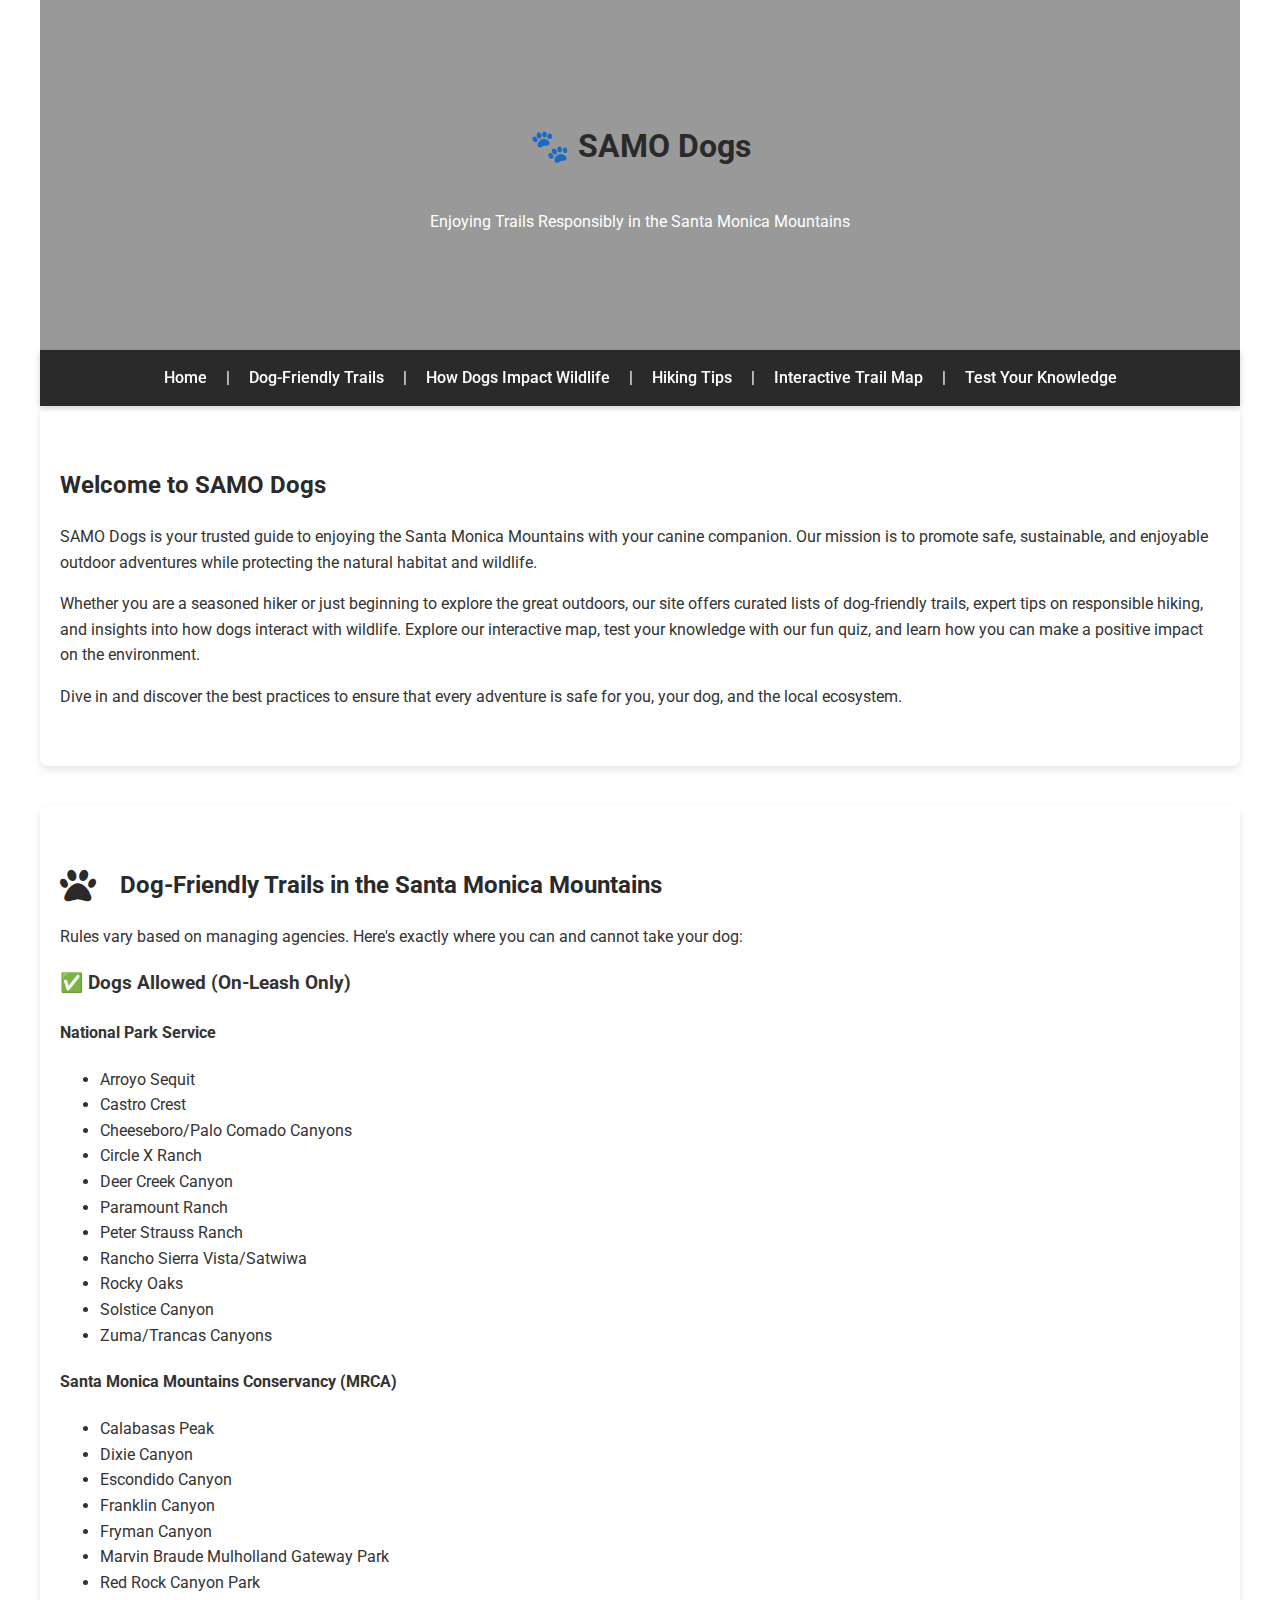
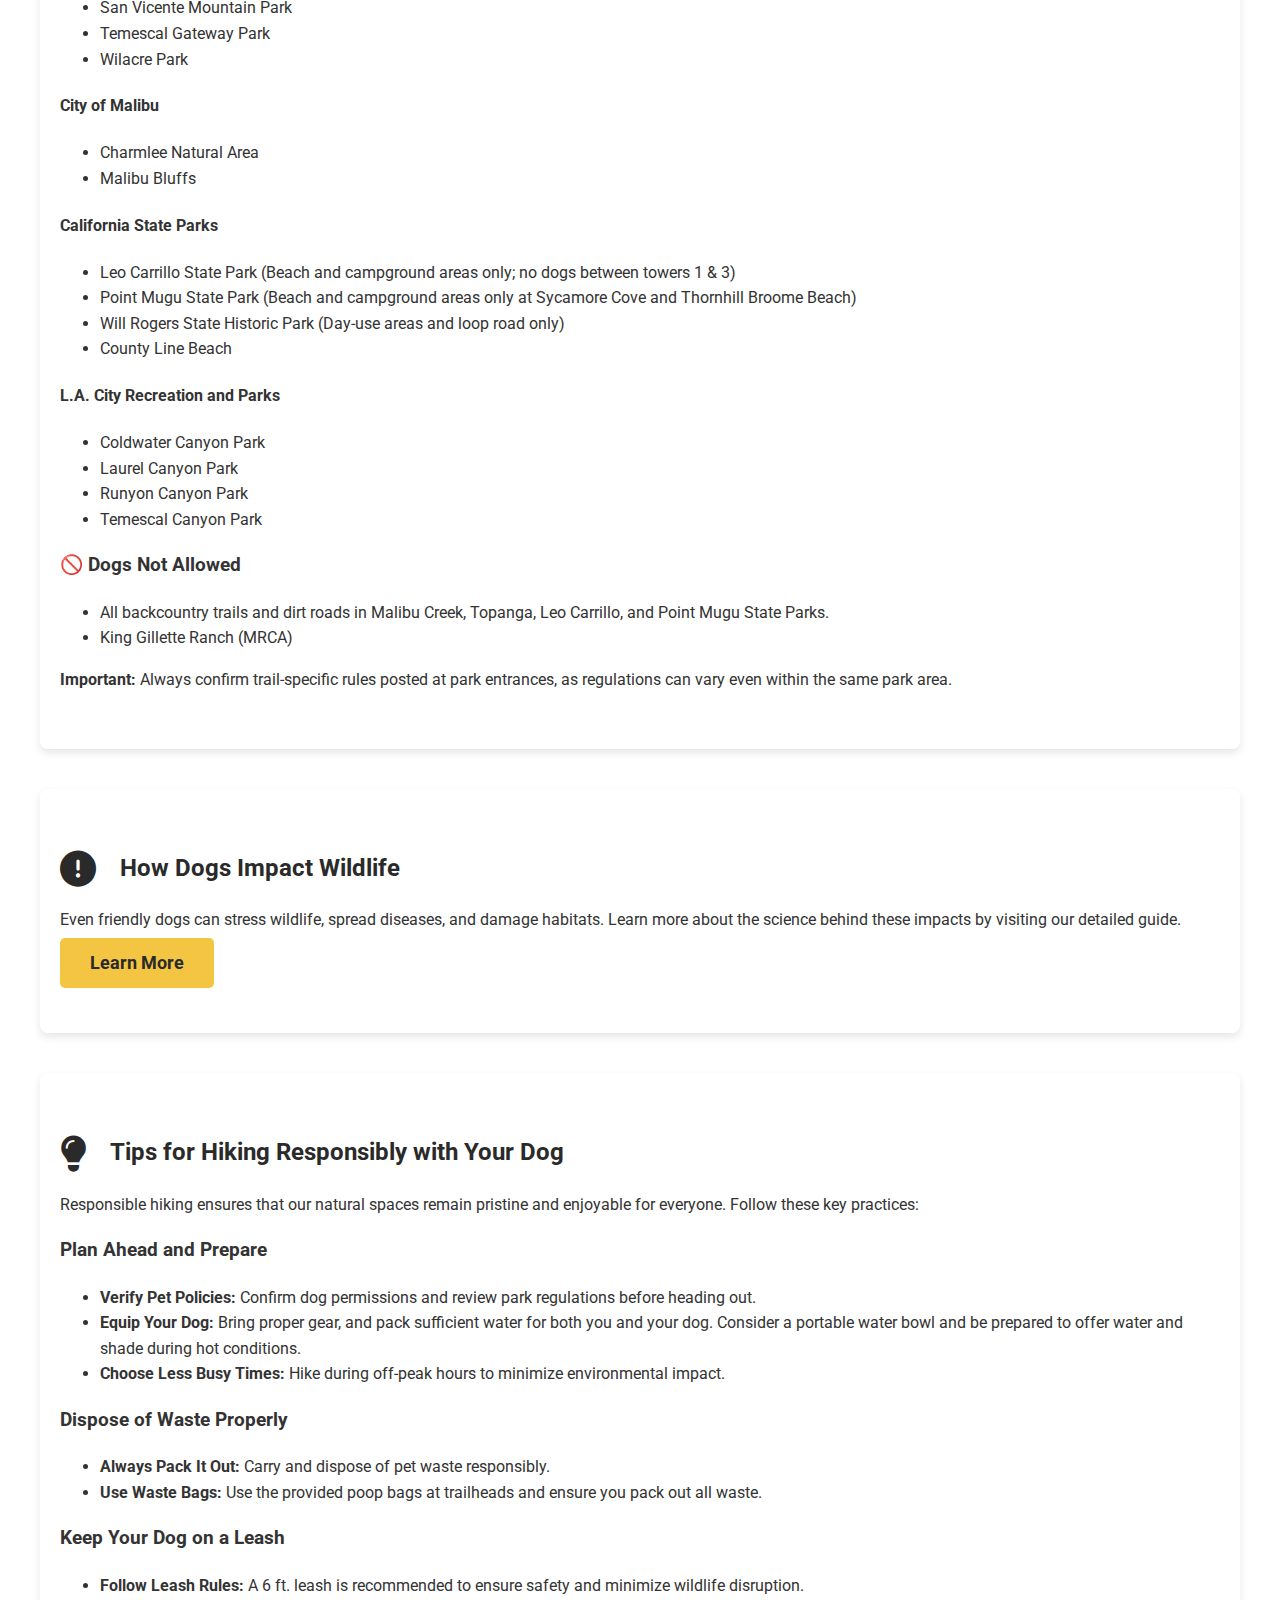
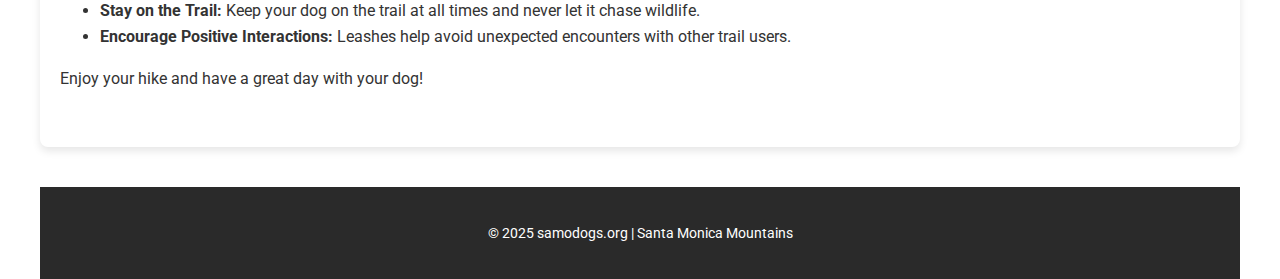
==== index.html @ eafd3181 "map update" ====
<!DOCTYPE html>
<html lang="en">
  <head>
    <meta charset="UTF-8" />
    <meta name="viewport" content="width=device-width, initial-scale=1.0" />
    <title>SAMO Dogz | Santa Monica Mountains</title>
    <link rel="stylesheet" href="style.css" />
    <link
      href="https://fonts.googleapis.com/css2?family=Roboto:wght@400;700&display=swap"
      rel="stylesheet"
    />
    <link
      rel="stylesheet"
      href="https://cdnjs.cloudflare.com/ajax/libs/font-awesome/6.1.1/css/all.min.css"
    />
  </head>
  <body>
    <header class="hero">
      <h1>🐾 SAMO Dogs</h1>
      <p>Enjoying Trails Responsibly in the Santa Monica Mountains</p>
    </header>

    <nav aria-label="Main Navigation">
      <a href="#intro">Home</a> | <a href="#trails">Dog-Friendly Trails</a> |
      <a href="#impact">How Dogs Impact Wildlife</a> |
      <a href="#tips">Hiking Tips</a> |
      <a href="trail-map.html">Interactive Trail Map</a> |
      <a href="quiz.html">Test Your Knowledge</a>
    </nav>

    <!-- Introduction Section -->
    <section id="intro">
      <h2>Welcome to SAMO Dogs</h2>
      <p>
        SAMO Dogs is your trusted guide to enjoying the Santa Monica Mountains
        with your canine companion. Our mission is to promote safe, sustainable,
        and enjoyable outdoor adventures while protecting the natural habitat
        and wildlife.
      </p>
      <p>
        Whether you are a seasoned hiker or just beginning to explore the great
        outdoors, our site offers curated lists of dog-friendly trails, expert
        tips on responsible hiking, and insights into how dogs interact with
        wildlife. Explore our interactive map, test your knowledge with our fun
        quiz, and learn how you can make a positive impact on the environment.
      </p>
      <p>
        Dive in and discover the best practices to ensure that every adventure
        is safe for you, your dog, and the local ecosystem.
      </p>
    </section>

    <!-- Dog-Friendly Trails Section -->
    <section id="trails">
      <h2>
        <i class="fa-solid fa-paw"></i> Dog-Friendly Trails in the Santa Monica
        Mountains
      </h2>
      <p>
        Rules vary based on managing agencies. Here's exactly where you can and
        cannot take your dog:
      </p>

      <h3>✅ Dogs Allowed (On-Leash Only)</h3>
      <h4>National Park Service</h4>
      <ul>
        <li>Arroyo Sequit</li>
        <li>Castro Crest</li>
        <li>Cheeseboro/Palo Comado Canyons</li>
        <li>Circle X Ranch</li>
        <li>Deer Creek Canyon</li>
        <li>Paramount Ranch</li>
        <li>Peter Strauss Ranch</li>
        <li>Rancho Sierra Vista/Satwiwa</li>
        <li>Rocky Oaks</li>
        <li>Solstice Canyon</li>
        <li>Zuma/Trancas Canyons</li>
      </ul>

      <h4>Santa Monica Mountains Conservancy (MRCA)</h4>
      <ul>
        <li>Calabasas Peak</li>
        <li>Dixie Canyon</li>
        <li>Escondido Canyon</li>
        <li>Franklin Canyon</li>
        <li>Fryman Canyon</li>
        <li>Marvin Braude Mulholland Gateway Park</li>
        <li>Red Rock Canyon Park</li>
        <li>San Vicente Mountain Park</li>
        <li>Temescal Gateway Park</li>
        <li>Wilacre Park</li>
      </ul>

      <h4>City of Malibu</h4>
      <ul>
        <li>Charmlee Natural Area</li>
        <li>Malibu Bluffs</li>
      </ul>

      <h4>California State Parks</h4>
      <ul>
        <li>
          Leo Carrillo State Park (Beach and campground areas only; no dogs
          between towers 1 & 3)
        </li>
        <li>
          Point Mugu State Park (Beach and campground areas only at Sycamore
          Cove and Thornhill Broome Beach)
        </li>
        <li>
          Will Rogers State Historic Park (Day-use areas and loop road only)
        </li>
        <li>County Line Beach</li>
      </ul>

      <h4>L.A. City Recreation and Parks</h4>
      <ul>
        <li>Coldwater Canyon Park</li>
        <li>Laurel Canyon Park</li>
        <li>Runyon Canyon Park</li>
        <li>Temescal Canyon Park</li>
      </ul>

      <h3>🚫 Dogs Not Allowed</h3>
      <ul>
        <li>
          All backcountry trails and dirt roads in Malibu Creek, Topanga, Leo
          Carrillo, and Point Mugu State Parks.
        </li>
        <li>King Gillette Ranch (MRCA)</li>
      </ul>

      <p>
        <strong>Important:</strong> Always confirm trail-specific rules posted
        at park entrances, as regulations can vary even within the same park
        area.
      </p>
    </section>

    <!-- Impact Section -->
    <section id="impact">
      <h2>
        <i class="fa-solid fa-exclamation-circle"></i> How Dogs Impact Wildlife
      </h2>
      <p>
        Even friendly dogs can stress wildlife, spread diseases, and damage
        habitats. Learn more about the science behind these impacts by visiting
        our detailed guide.
      </p>
      <p>
        <a href="dogs-impact.html" class="cta-button">Learn More</a>
      </p>
    </section>

    <!-- Hiking Tips Section -->
    <section id="tips">
      <h2>
        <i class="fa-solid fa-lightbulb"></i> Tips for Hiking Responsibly with
        Your Dog
      </h2>
      <p>
        Responsible hiking ensures that our natural spaces remain pristine and
        enjoyable for everyone. Follow these key practices:
      </p>

      <h3>Plan Ahead and Prepare</h3>
      <ul>
        <li>
          <strong>Verify Pet Policies:</strong> Confirm dog permissions and
          review park regulations before heading out.
        </li>
        <li>
          <strong>Equip Your Dog:</strong> Bring proper gear, and pack
          sufficient water for both you and your dog. Consider a portable water
          bowl and be prepared to offer water and shade during hot conditions.
        </li>
        <li>
          <strong>Choose Less Busy Times:</strong> Hike during off-peak hours to
          minimize environmental impact.
        </li>
      </ul>

      <h3>Dispose of Waste Properly</h3>
      <ul>
        <li>
          <strong>Always Pack It Out:</strong> Carry and dispose of pet waste
          responsibly.
        </li>
        <li>
          <strong>Use Waste Bags:</strong> Use the provided poop bags at
          trailheads and ensure you pack out all waste.
        </li>
      </ul>

      <h3>Keep Your Dog on a Leash</h3>
      <ul>
        <li>
          <strong>Follow Leash Rules:</strong> A 6 ft. leash is recommended to
          ensure safety and minimize wildlife disruption.
        </li>
        <li>
          <strong>Stay on the Trail:</strong> Keep your dog on the trail at all
          times and never let it chase wildlife.
        </li>
        <li>
          <strong>Encourage Positive Interactions:</strong> Leashes help avoid
          unexpected encounters with other trail users.
        </li>
      </ul>

      <p>Enjoy your hike and have a great day with your dog!</p>
    </section>

    <footer>
      <p>&copy; 2025 samodogs.org | Santa Monica Mountains</p>
      <!-- Social media links removed -->
    </footer>
  </body>
</html>
---- style.css ----
/* Updated CSS inspired by samofund.org */

/* Base Styles */
body {
  font-family: "Roboto", sans-serif;
  background-color: #fff;
  color: #333;
  margin: 0 auto;
  padding: 0;
  max-width: 1200px; /* Expanded max width for a more modern feel */
  line-height: 1.6;
}

/* Hero Section */
header.hero {
  position: relative;
  background-image: url("images/hero-trail.jpg"); /* Replace with a vibrant, scenic photo */
  background-size: cover;
  background-position: center;
  color: #fff;
  padding: 100px 20px;
  text-align: center;
  display: flex;
  flex-direction: column;
  justify-content: center;
  align-items: center;
}

header.hero::after {
  content: "";
  position: absolute;
  top: 0;
  left: 0;
  right: 0;
  bottom: 0;
  background: rgba(0, 0, 0, 0.4); /* Overlay for better text readability */
  z-index: 1;
}

header.hero h1,
header.hero p {
  position: relative;
  z-index: 2;
}

/* Navigation */
nav {
  position: sticky;
  top: 0;
  z-index: 100;
  background: #2a2a2a; /* Darker background for a sophisticated look */
  color: #fff;
  text-align: center;
  padding: 15px 0;
  box-shadow: 0 2px 6px rgba(0, 0, 0, 0.2);
}

nav a {
  color: #fff;
  text-decoration: none;
  margin: 0 15px;
  font-weight: 500;
  transition: color 0.3s ease;
}

nav a:hover {
  color: #f4c542; /* Bright accent color */
}

/* Section Styles */
section {
  padding: 40px 20px;
  margin-bottom: 40px;
  background: #fff;
  border-radius: 8px;
  box-shadow: 0 4px 8px rgba(0, 0, 0, 0.1);
}

/* Responsive Images */
.responsive-img {
  width: 100%;
  height: auto;
  border-radius: 8px;
  margin-bottom: 20px;
}

/* Headings & Icons */
h1,
h2 {
  color: #2a2a2a;
  font-weight: 700;
  margin-bottom: 20px;
}

.icon {
  width: 24px;
  height: 24px;
  vertical-align: middle;
  margin-right: 5px;
}

/* Call-to-Action Button */
.cta-button {
  background: #f4c542;
  color: #2a2a2a;
  padding: 15px 30px;
  border-radius: 5px;
  text-decoration: none;
  font-size: 1.1em;
  font-weight: bold;
  transition: background 0.3s ease;
}

.cta-button:hover {
  background: #e0b933;
}

/* Footer */
footer {
  text-align: center;
  padding: 20px 0;
  font-size: 0.9em;
  background: #2a2a2a;
  color: #fff;
}

footer a {
  color: #f4c542;
  text-decoration: none;
}

footer a:hover {
  text-decoration: underline;
}

/* Smooth Scroll */
html {
  scroll-behavior: smooth;
}

.fa-solid {
  font-size: 1.5em;
  margin-right: 0.5em;
  vertical-align: middle;
}
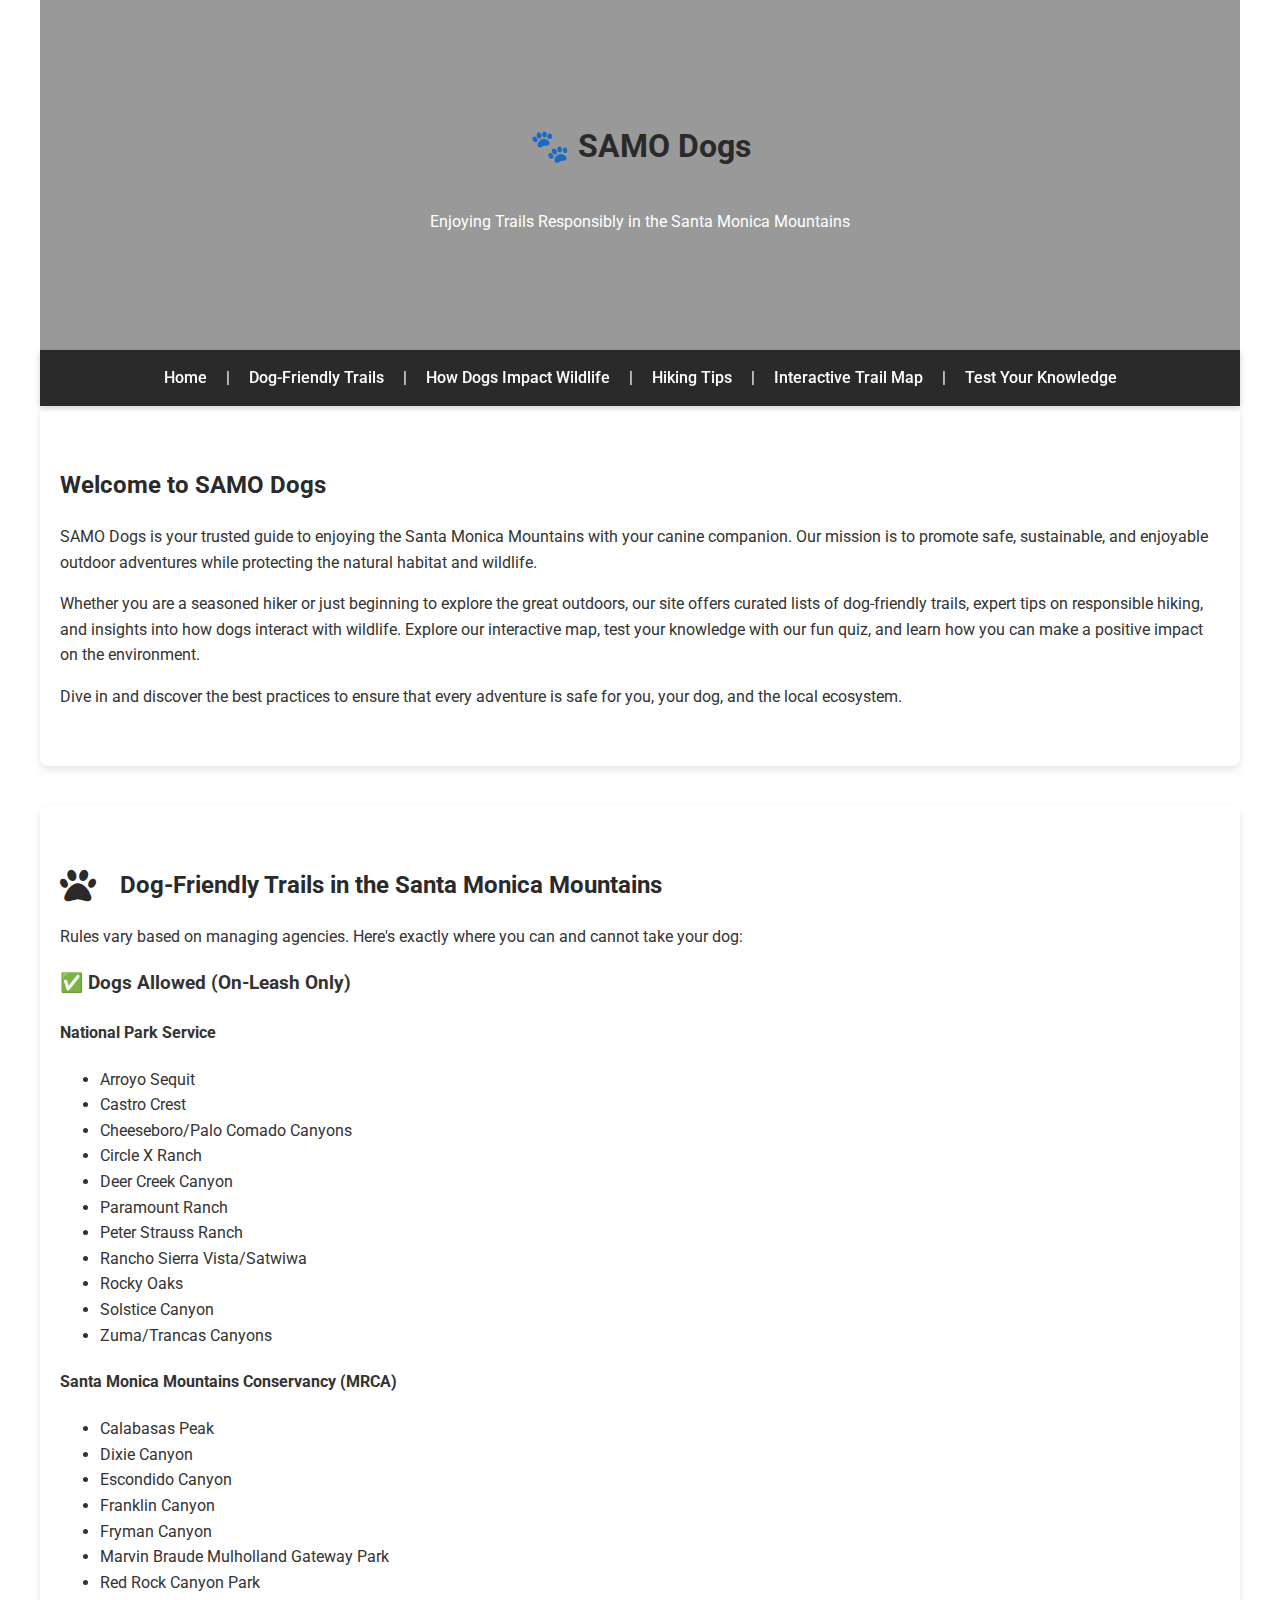
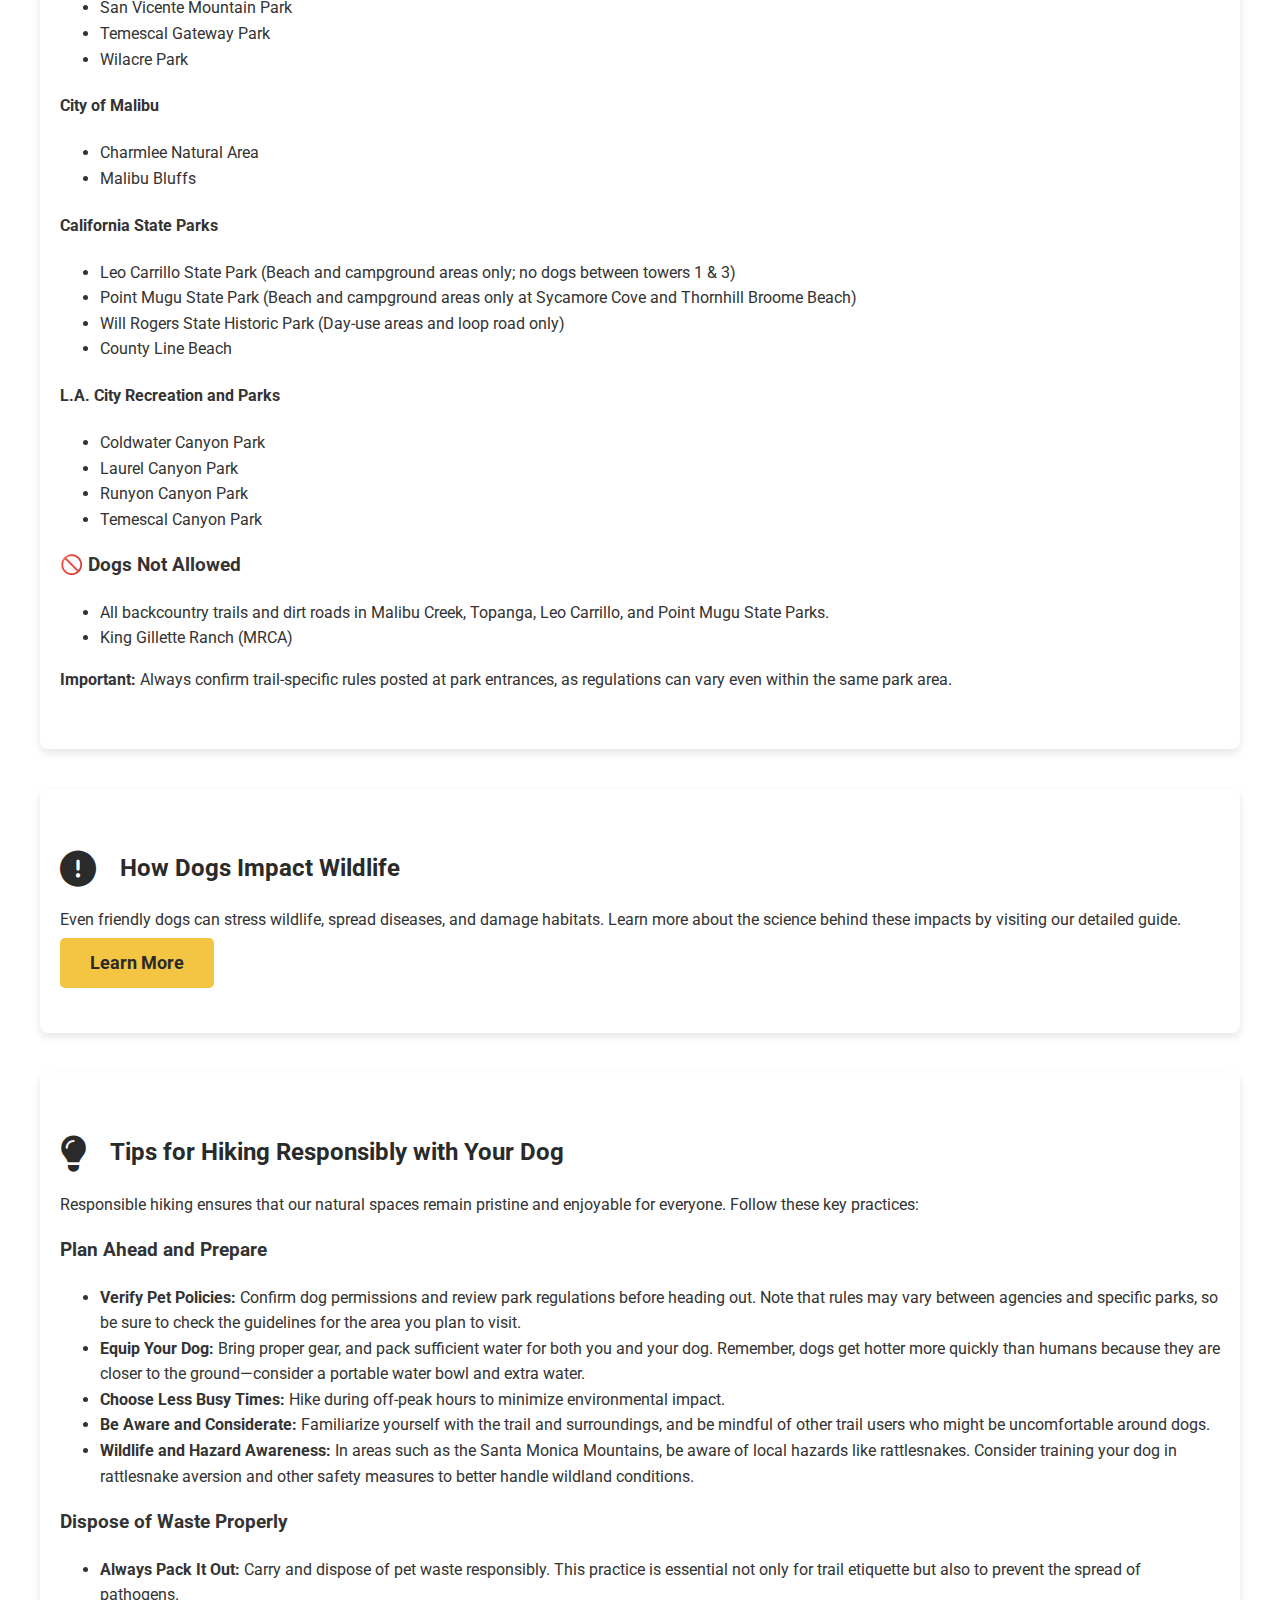
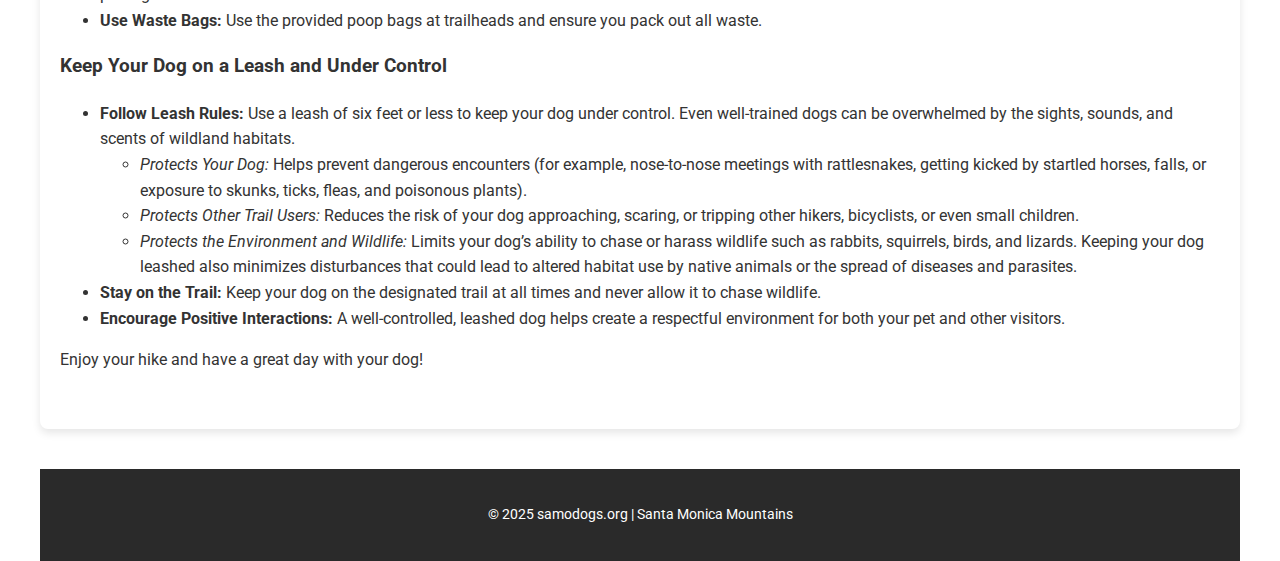
==== commit a61f65a6: "major updates to image, dogsimpact, and dog tips" ====
--- a/index.html
+++ b/index.html
@@ -3,7 +3,7 @@
   <head>
     <meta charset="UTF-8" />
     <meta name="viewport" content="width=device-width, initial-scale=1.0" />
-    <title>SAMO Dogz | Santa Monica Mountains</title>
+    <title>SAMO Dogs | Santa Monica Mountains</title>
     <link rel="stylesheet" href="style.css" />
     <link
       href="https://fonts.googleapis.com/css2?family=Roboto:wght@400;700&display=swap"
@@ -167,24 +167,39 @@
       <ul>
         <li>
           <strong>Verify Pet Policies:</strong> Confirm dog permissions and
-          review park regulations before heading out.
+          review park regulations before heading out. Note that rules may vary
+          between agencies and specific parks, so be sure to check the
+          guidelines for the area you plan to visit.
         </li>
         <li>
           <strong>Equip Your Dog:</strong> Bring proper gear, and pack
-          sufficient water for both you and your dog. Consider a portable water
-          bowl and be prepared to offer water and shade during hot conditions.
+          sufficient water for both you and your dog. Remember, dogs get hotter
+          more quickly than humans because they are closer to the
+          ground—consider a portable water bowl and extra water.
         </li>
         <li>
           <strong>Choose Less Busy Times:</strong> Hike during off-peak hours to
           minimize environmental impact.
         </li>
+        <li>
+          <strong>Be Aware and Considerate:</strong> Familiarize yourself with
+          the trail and surroundings, and be mindful of other trail users who
+          might be uncomfortable around dogs.
+        </li>
+        <li>
+          <strong>Wildlife and Hazard Awareness:</strong> In areas such as the
+          Santa Monica Mountains, be aware of local hazards like rattlesnakes.
+          Consider training your dog in rattlesnake aversion and other safety
+          measures to better handle wildland conditions.
+        </li>
       </ul>
 
       <h3>Dispose of Waste Properly</h3>
       <ul>
         <li>
           <strong>Always Pack It Out:</strong> Carry and dispose of pet waste
-          responsibly.
+          responsibly. This practice is essential not only for trail etiquette
+          but also to prevent the spread of pathogens.
         </li>
         <li>
           <strong>Use Waste Bags:</strong> Use the provided poop bags at
@@ -192,19 +207,41 @@
         </li>
       </ul>
 
-      <h3>Keep Your Dog on a Leash</h3>
-      <ul>
-        <li>
-          <strong>Follow Leash Rules:</strong> A 6 ft. leash is recommended to
-          ensure safety and minimize wildlife disruption.
-        </li>
-        <li>
-          <strong>Stay on the Trail:</strong> Keep your dog on the trail at all
-          times and never let it chase wildlife.
-        </li>
-        <li>
-          <strong>Encourage Positive Interactions:</strong> Leashes help avoid
-          unexpected encounters with other trail users.
+      <h3>Keep Your Dog on a Leash and Under Control</h3>
+      <ul>
+        <li>
+          <strong>Follow Leash Rules:</strong> Use a leash of six feet or less
+          to keep your dog under control. Even well-trained dogs can be
+          overwhelmed by the sights, sounds, and scents of wildland habitats.
+          <ul>
+            <li>
+              <em>Protects Your Dog:</em> Helps prevent dangerous encounters
+              (for example, nose-to-nose meetings with rattlesnakes, getting
+              kicked by startled horses, falls, or exposure to skunks, ticks,
+              fleas, and poisonous plants).
+            </li>
+            <li>
+              <em>Protects Other Trail Users:</em> Reduces the risk of your dog
+              approaching, scaring, or tripping other hikers, bicyclists, or
+              even small children.
+            </li>
+            <li>
+              <em>Protects the Environment and Wildlife:</em> Limits your dog’s
+              ability to chase or harass wildlife such as rabbits, squirrels,
+              birds, and lizards. Keeping your dog leashed also minimizes
+              disturbances that could lead to altered habitat use by native
+              animals or the spread of diseases and parasites.
+            </li>
+          </ul>
+        </li>
+        <li>
+          <strong>Stay on the Trail:</strong> Keep your dog on the designated
+          trail at all times and never allow it to chase wildlife.
+        </li>
+        <li>
+          <strong>Encourage Positive Interactions:</strong> A well-controlled,
+          leashed dog helps create a respectful environment for both your pet
+          and other visitors.
         </li>
       </ul>
 
--- a/style.css
+++ b/style.css
@@ -76,12 +76,20 @@
   box-shadow: 0 4px 8px rgba(0, 0, 0, 0.1);
 }
 
-/* Responsive Images */
 .responsive-img {
+  max-width: 100%;
+  height: auto;
+  display: block;
+  margin: 0 auto; /* centers the image horizontally */
+}
+
+.responsive-cropped-img {
   width: 100%;
-  height: auto;
-  border-radius: 8px;
-  margin-bottom: 20px;
+  height: 300px; /* Adjust the height as desired */
+  object-fit: cover;
+  object-position: center bottom; /* Prioritizes showing more of the bottom */
+  display: block;
+  margin: 0 auto; /* centers the image */
 }
 
 /* Headings & Icons */
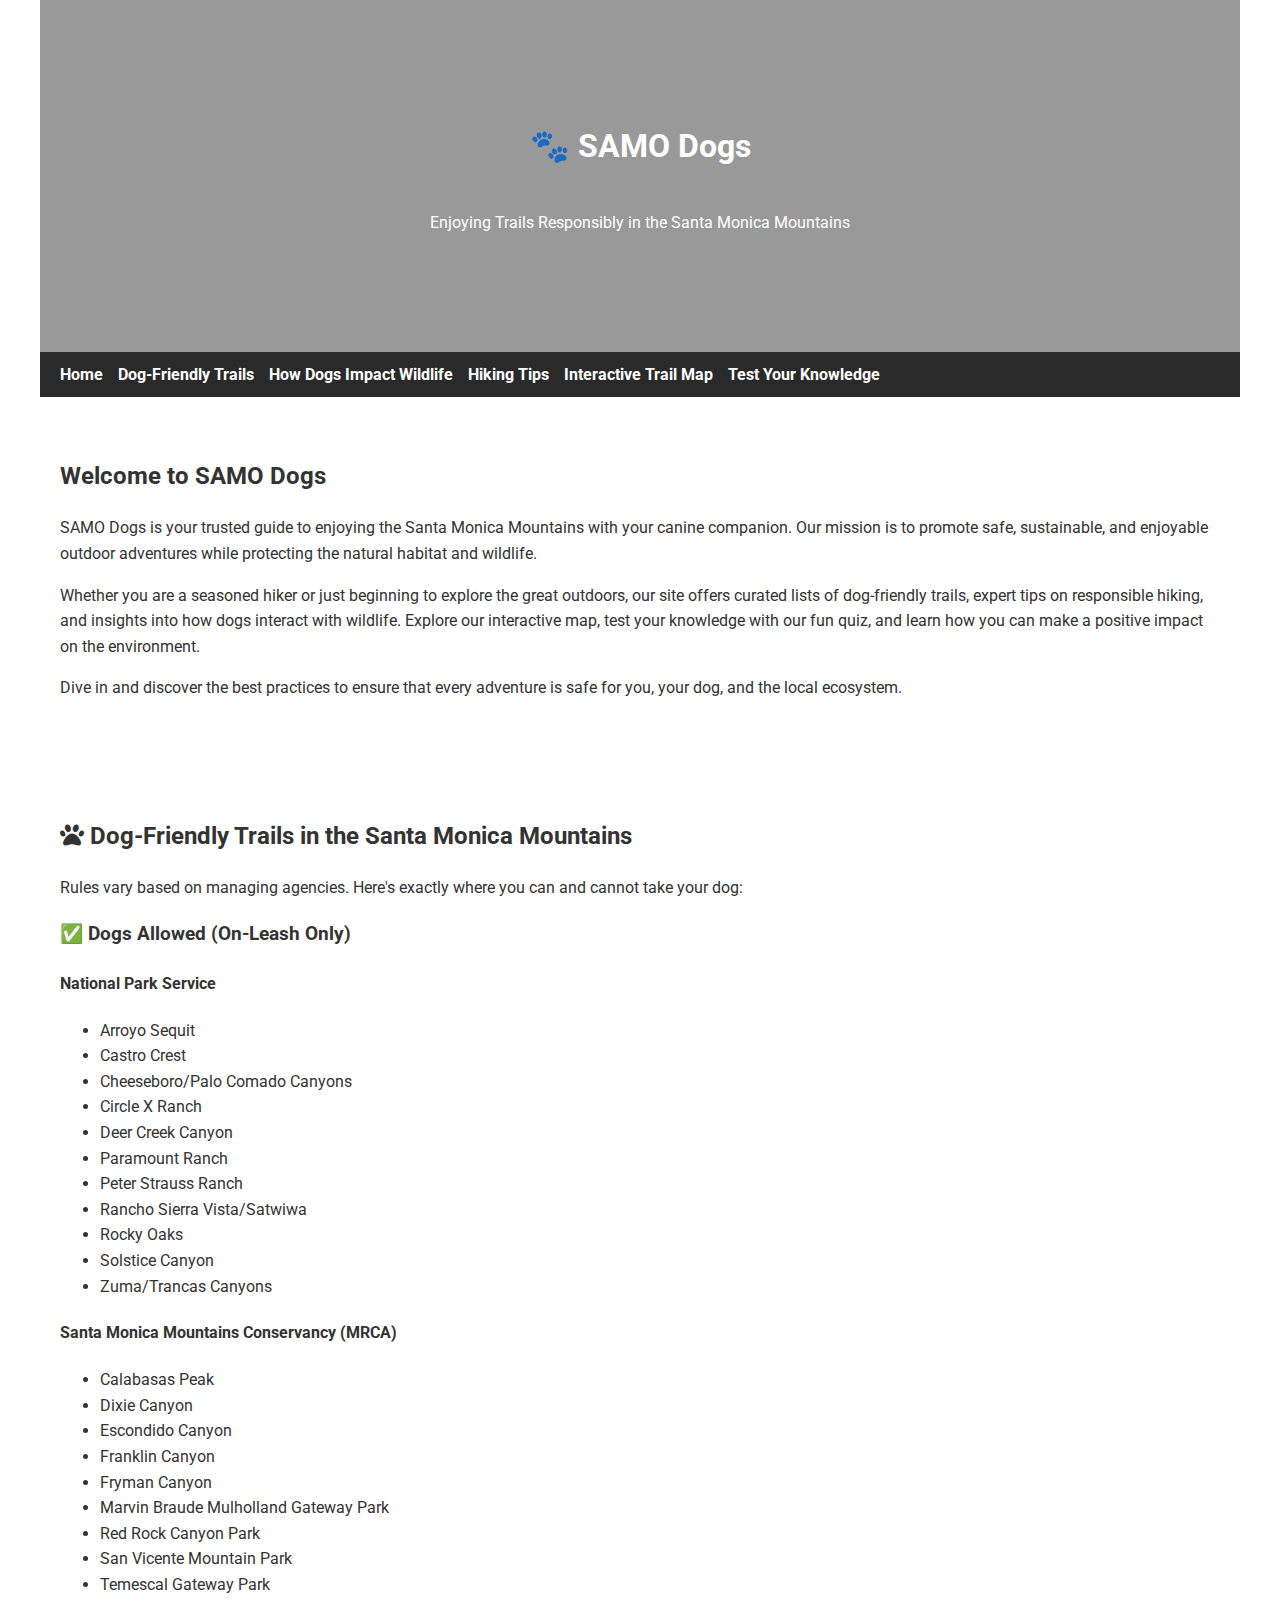
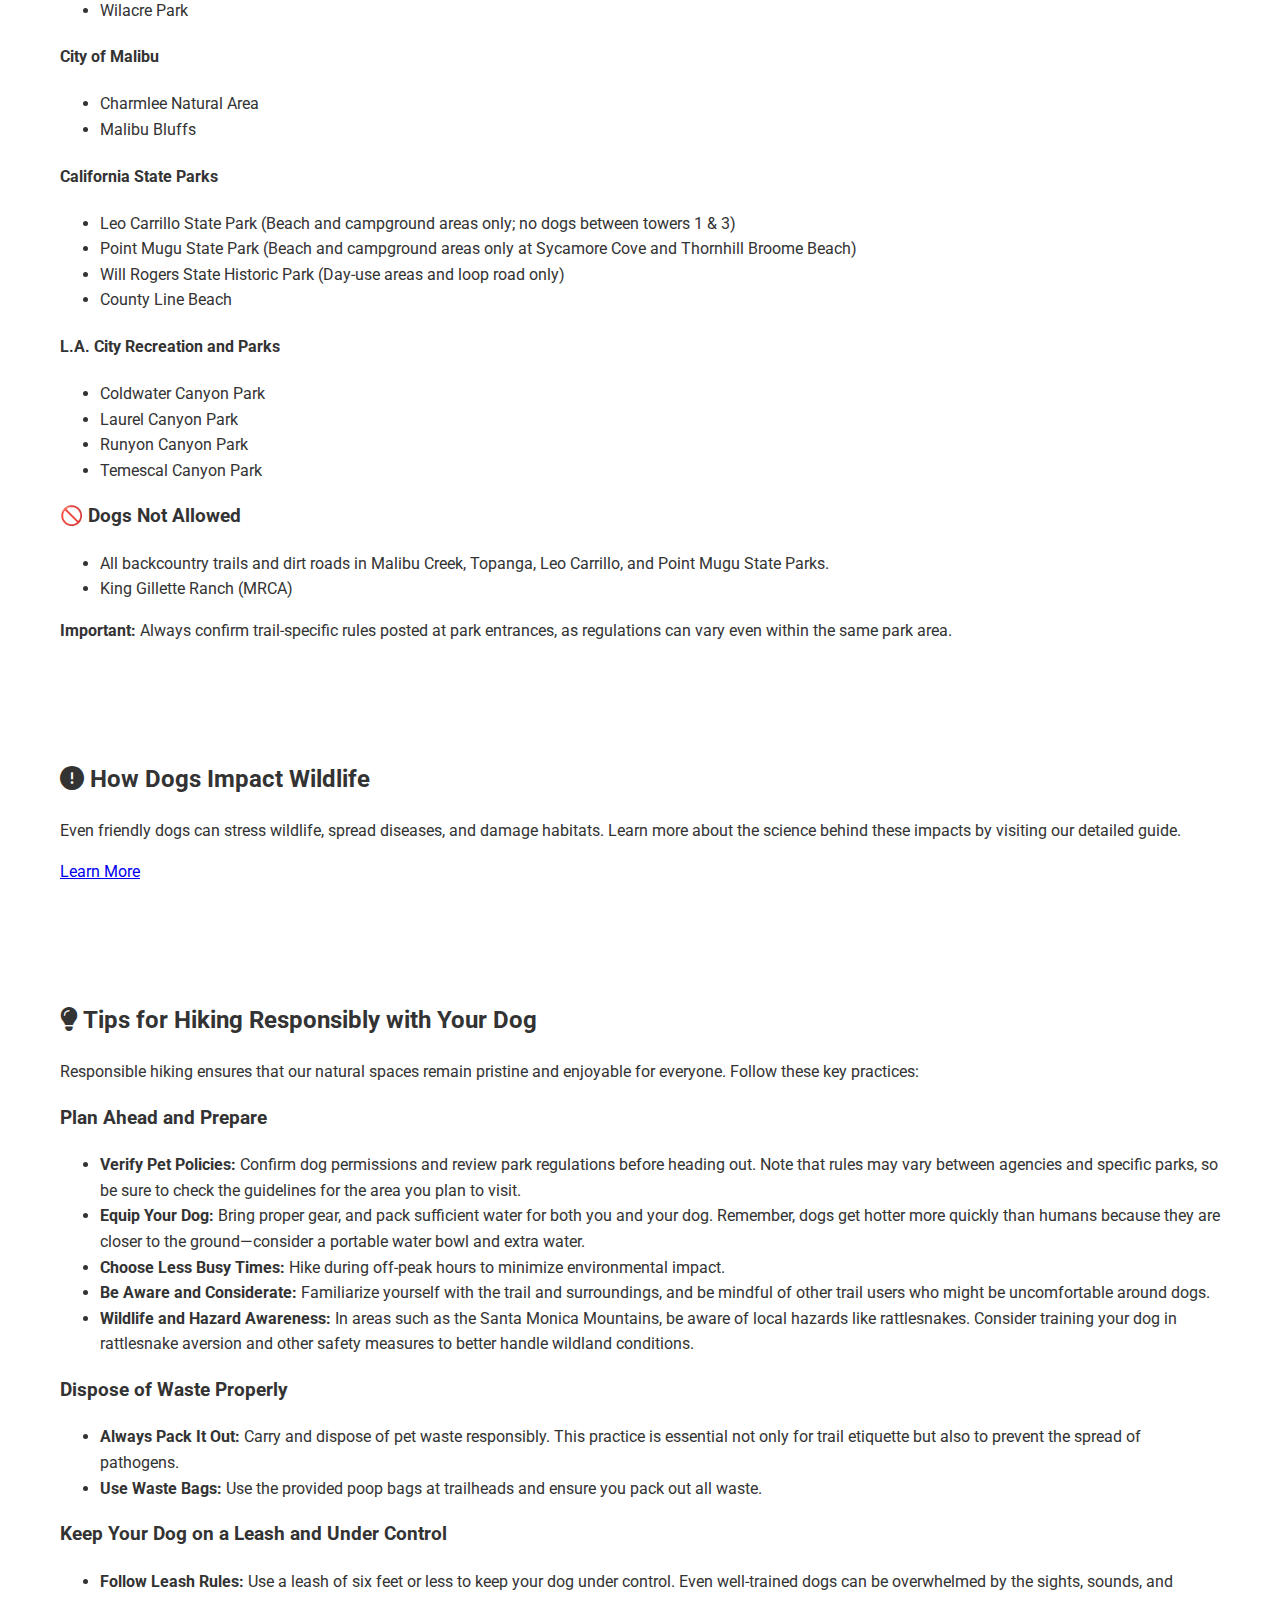
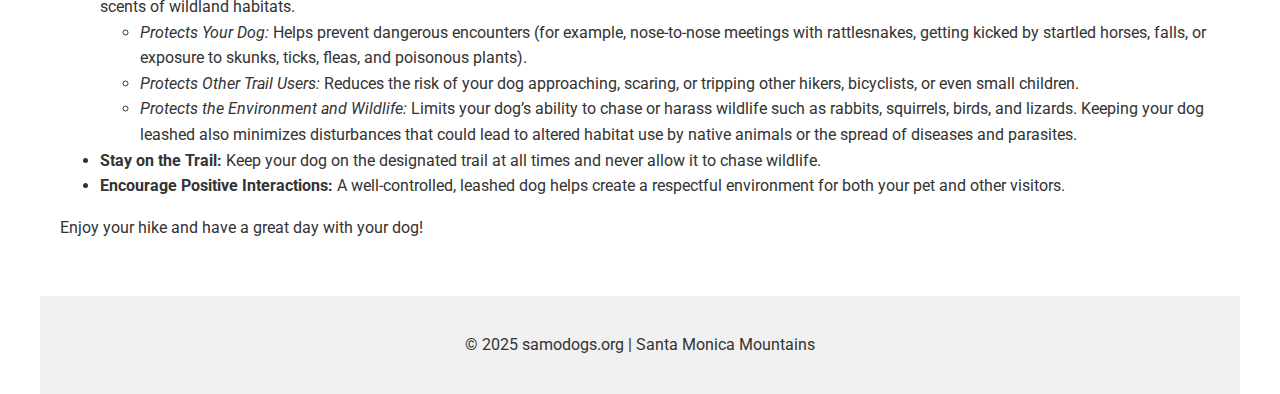
==== commit 871800b9: "w3c standards" ====
--- a/index.html
+++ b/index.html
@@ -3,6 +3,11 @@
   <head>
     <meta charset="UTF-8" />
     <meta name="viewport" content="width=device-width, initial-scale=1.0" />
+    <meta
+      name="description"
+      content="SAMO Dogs: Your guide to enjoying the Santa Monica Mountains responsibly with your furry friend."
+    />
+    <link rel="icon" href="images/favicon.ico" type="image/x-icon" />
     <title>SAMO Dogs | Santa Monica Mountains</title>
     <link rel="stylesheet" href="style.css" />
     <link
@@ -11,7 +16,10 @@
     />
     <link
       rel="stylesheet"
-      href="https://cdnjs.cloudflare.com/ajax/libs/font-awesome/6.1.1/css/all.min.css"
+      href="https://cdnjs.cloudflare.com/ajax/libs/font-awesome/6.7.2/css/all.min.css"
+      integrity="sha512-Evv84Mr4kqVGRNSgIGL/F/aIDqQb7xQ2vcrdIwxfjThSH8CSR7PBEakCr51Ck+w+/U6swU2Im1vVX0SVk9ABhg=="
+      crossorigin="anonymous"
+      referrerpolicy="no-referrer"
     />
   </head>
   <body>
@@ -21,11 +29,14 @@
     </header>
 
     <nav aria-label="Main Navigation">
-      <a href="#intro">Home</a> | <a href="#trails">Dog-Friendly Trails</a> |
-      <a href="#impact">How Dogs Impact Wildlife</a> |
-      <a href="#tips">Hiking Tips</a> |
-      <a href="trail-map.html">Interactive Trail Map</a> |
-      <a href="quiz.html">Test Your Knowledge</a>
+      <ul>
+        <li><a href="#intro">Home</a></li>
+        <li><a href="#trails">Dog-Friendly Trails</a></li>
+        <li><a href="#impact">How Dogs Impact Wildlife</a></li>
+        <li><a href="#tips">Hiking Tips</a></li>
+        <li><a href="trail-map.html">Interactive Trail Map</a></li>
+        <li><a href="quiz.html">Test Your Knowledge</a></li>
+      </ul>
     </nav>
 
     <!-- Introduction Section -->
--- a/style.css
+++ b/style.css
@@ -7,7 +7,7 @@
   color: #333;
   margin: 0 auto;
   padding: 0;
-  max-width: 1200px; /* Expanded max width for a more modern feel */
+  max-width: 1200px; /* Expanded max width for a modern feel */
   line-height: 1.6;
 }
 
@@ -48,106 +48,92 @@
   position: sticky;
   top: 0;
   z-index: 100;
-  background: #2a2a2a; /* Darker background for a sophisticated look */
-  color: #fff;
-  text-align: center;
-  padding: 15px 0;
-  box-shadow: 0 2px 6px rgba(0, 0, 0, 0.2);
+  background: #2a2a2a; /* Dark background for contrast */
+  padding: 10px 20px;
 }
 
-nav a {
+nav ul {
+  list-style: none;
+  margin: 0;
+  padding: 0;
+  display: flex;
+  gap: 15px;
+}
+
+nav ul li a {
   color: #fff;
   text-decoration: none;
-  margin: 0 15px;
-  font-weight: 500;
-  transition: color 0.3s ease;
+  font-weight: bold;
 }
 
-nav a:hover {
-  color: #f4c542; /* Bright accent color */
+nav ul li a:hover {
+  text-decoration: underline;
 }
 
-/* Section Styles */
+/* Sections */
 section {
   padding: 40px 20px;
-  margin-bottom: 40px;
-  background: #fff;
-  border-radius: 8px;
-  box-shadow: 0 4px 8px rgba(0, 0, 0, 0.1);
-}
-
-.responsive-img {
-  max-width: 100%;
-  height: auto;
-  display: block;
-  margin: 0 auto; /* centers the image horizontally */
-}
-
-.responsive-cropped-img {
-  width: 100%;
-  height: 300px; /* Adjust the height as desired */
-  object-fit: cover;
-  object-position: center bottom; /* Prioritizes showing more of the bottom */
-  display: block;
-  margin: 0 auto; /* centers the image */
-}
-
-/* Headings & Icons */
-h1,
-h2 {
-  color: #2a2a2a;
-  font-weight: 700;
-  margin-bottom: 20px;
-}
-
-.icon {
-  width: 24px;
-  height: 24px;
-  vertical-align: middle;
-  margin-right: 5px;
-}
-
-/* Call-to-Action Button */
-.cta-button {
-  background: #f4c542;
-  color: #2a2a2a;
-  padding: 15px 30px;
-  border-radius: 5px;
-  text-decoration: none;
-  font-size: 1.1em;
-  font-weight: bold;
-  transition: background 0.3s ease;
-}
-
-.cta-button:hover {
-  background: #e0b933;
 }
 
 /* Footer */
 footer {
   text-align: center;
-  padding: 20px 0;
-  font-size: 0.9em;
-  background: #2a2a2a;
-  color: #fff;
+  padding: 20px;
+  background: #f1f1f1;
 }
 
-footer a {
-  color: #f4c542;
-  text-decoration: none;
+/* Responsive Image */
+.responsive-cropped-img {
+  max-width: 100%;
+  height: auto;
+  display: block;
+  margin: 0 auto;
 }
 
-footer a:hover {
-  text-decoration: underline;
+/* Quiz Page Specific Styles */
+.quiz-header {
+  background-color: #2a2a2a;
+  color: #fff;
+  padding: 20px;
+  text-align: center;
 }
 
-/* Smooth Scroll */
-html {
-  scroll-behavior: smooth;
+#start-screen,
+#quiz-section {
+  max-width: 600px;
+  margin: 2rem auto;
+  background: #fff;
+  padding: 2rem;
+  border-radius: 1rem;
+  box-shadow: 0 4px 12px rgba(0, 0, 0, 0.1);
 }
 
-.fa-solid {
-  font-size: 1.5em;
-  margin-right: 0.5em;
-  vertical-align: middle;
+#quiz button {
+  padding: 10px 20px;
+  margin-top: 1rem;
+  border: none;
+  background-color: #2a2a2a;
+  color: #fff;
+  cursor: pointer;
+  border-radius: 5px;
 }
+
+#quiz button:hover {
+  background-color: #1a1a1a;
+}
+
+.progress-bar-container {
+  background: #e0e0e0;
+  width: 100%;
+  height: 20px;
+  border-radius: 10px;
+  margin: 1rem 0;
+}
+
+#progress-bar {
+  background: #2a2a2a;
+  height: 100%;
+  width: 0;
+  border-radius: 10px;
+  transition: width 0.3s ease;
+}
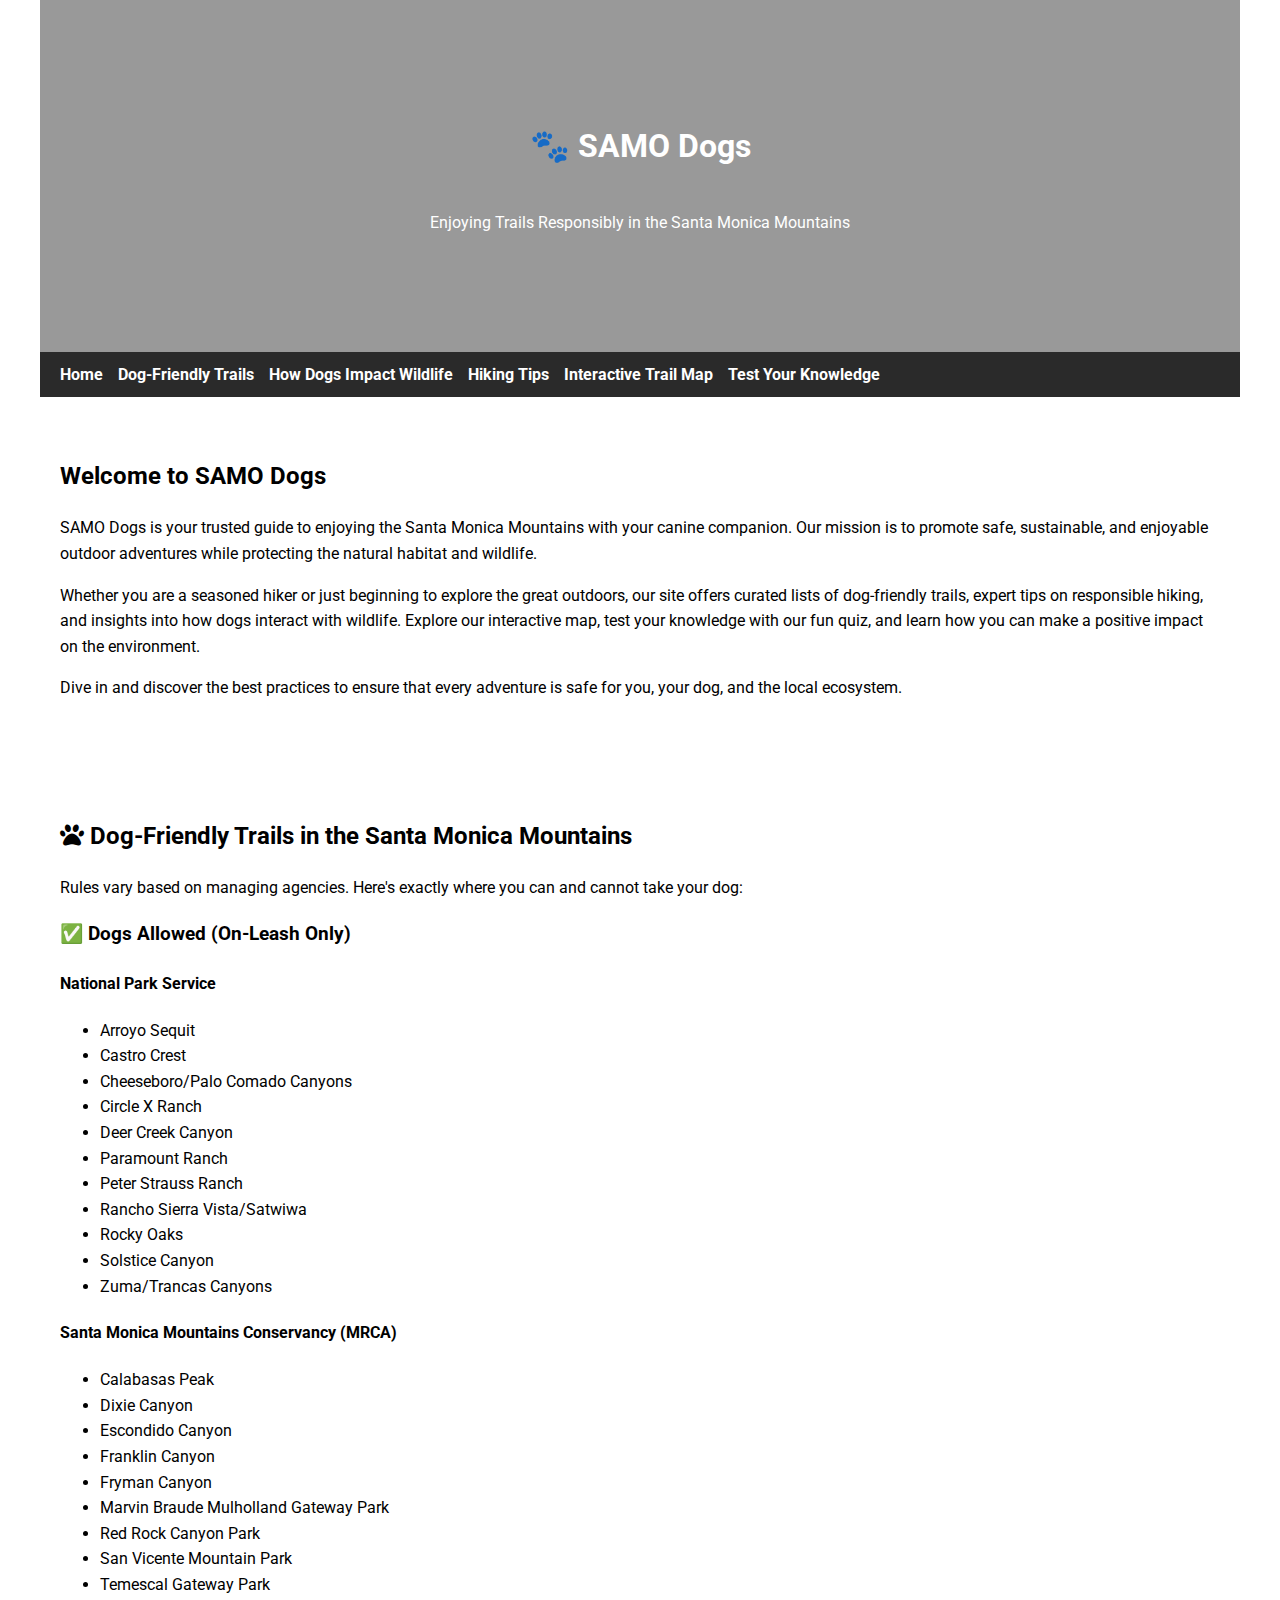
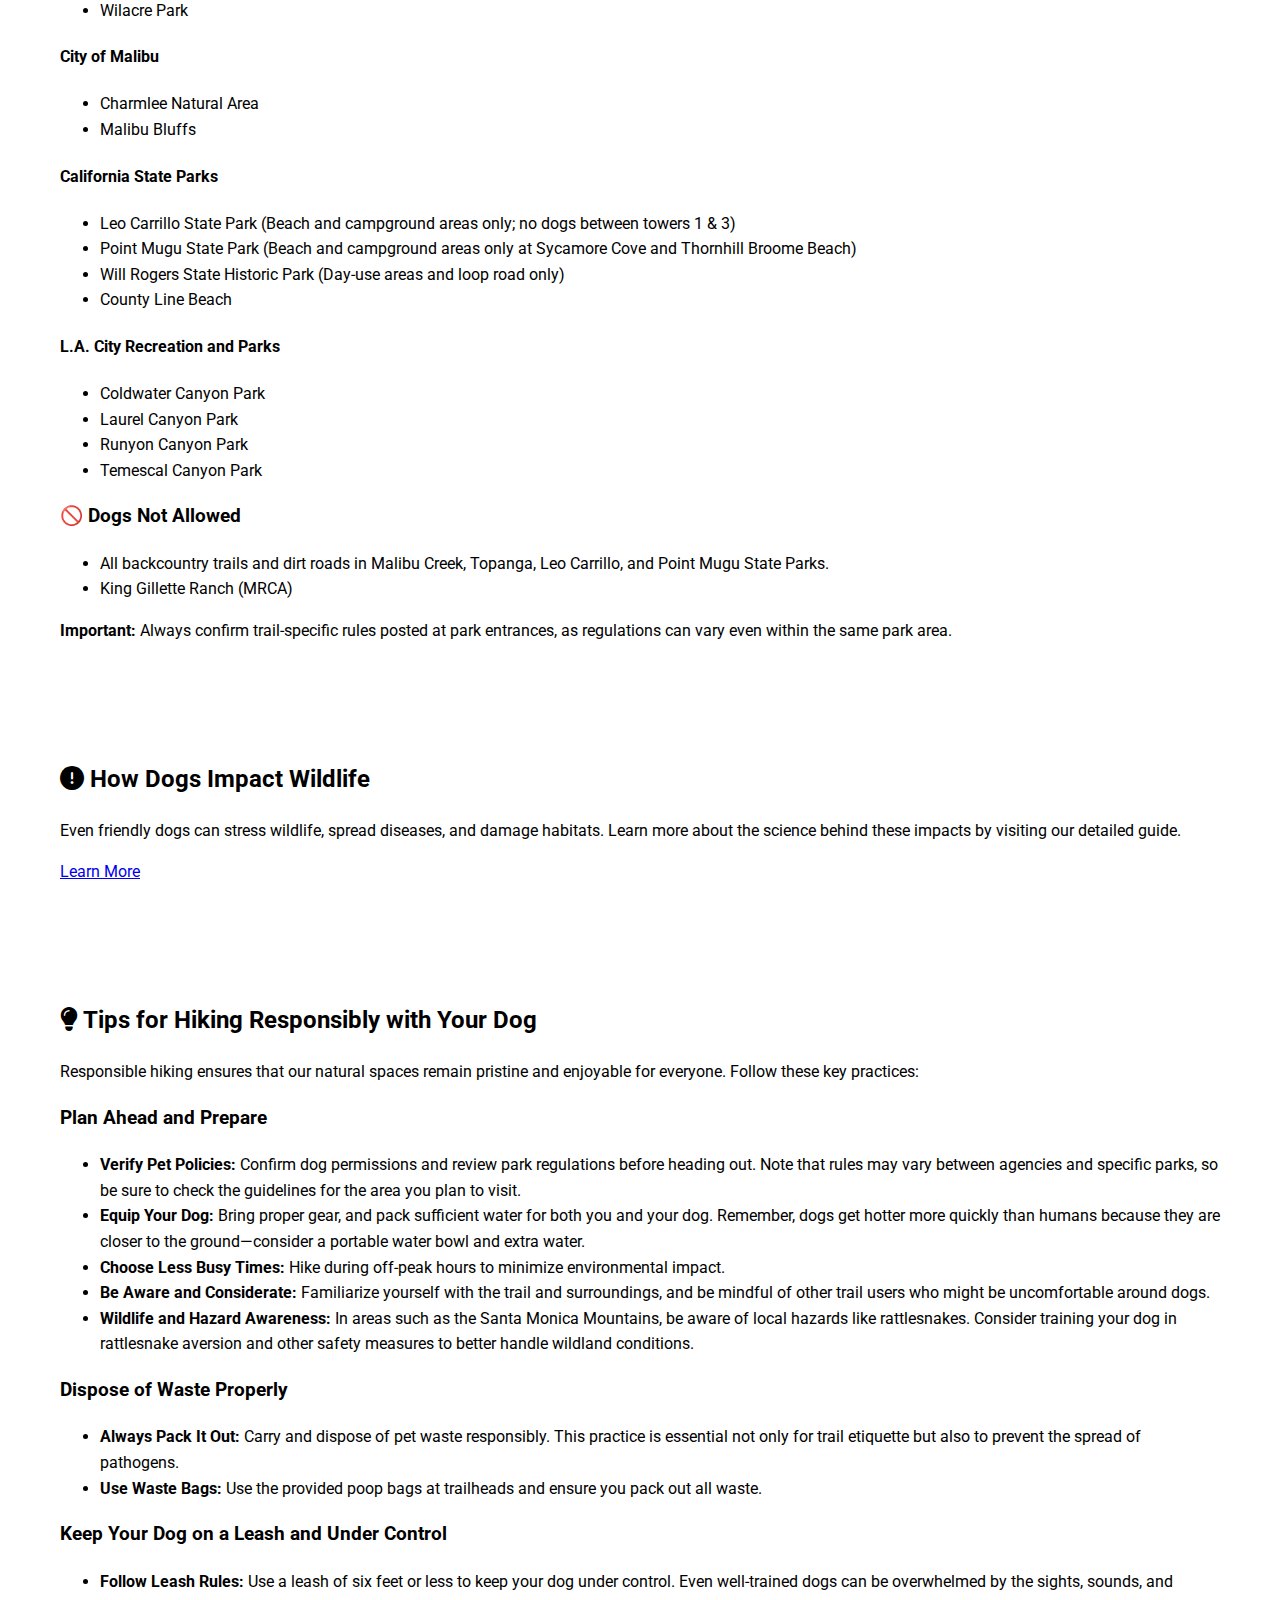
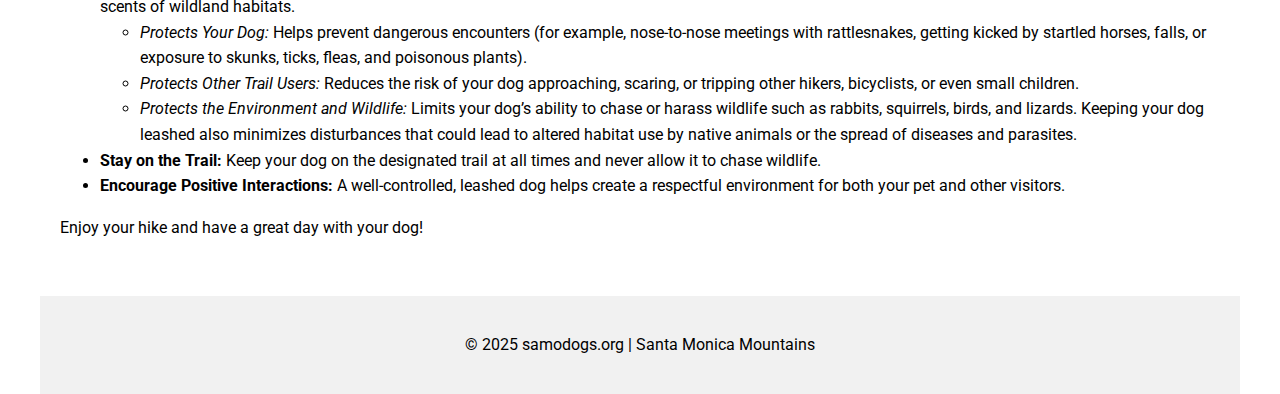
==== commit 3841bca1: "minor tweaks" ====
--- a/index.html
+++ b/index.html
@@ -10,8 +10,10 @@
     <link rel="icon" href="images/favicon.ico" type="image/x-icon" />
     <title>SAMO Dogs | Santa Monica Mountains</title>
     <link rel="stylesheet" href="style.css" />
+    <link rel="preconnect" href="https://fonts.googleapis.com" />
+    <link rel="preconnect" href="https://fonts.gstatic.com" crossorigin />
     <link
-      href="https://fonts.googleapis.com/css2?family=Roboto:wght@400;700&display=swap"
+      href="https://fonts.googleapis.com/css2?family=Roboto:ital,wght@0,100..900;1,100..900&display=swap"
       rel="stylesheet"
     />
     <link
--- a/style.css
+++ b/style.css
@@ -4,7 +4,7 @@
 body {
   font-family: "Roboto", sans-serif;
   background-color: #fff;
-  color: #333;
+  color: black;
   margin: 0 auto;
   padding: 0;
   max-width: 1200px; /* Expanded max width for a modern feel */
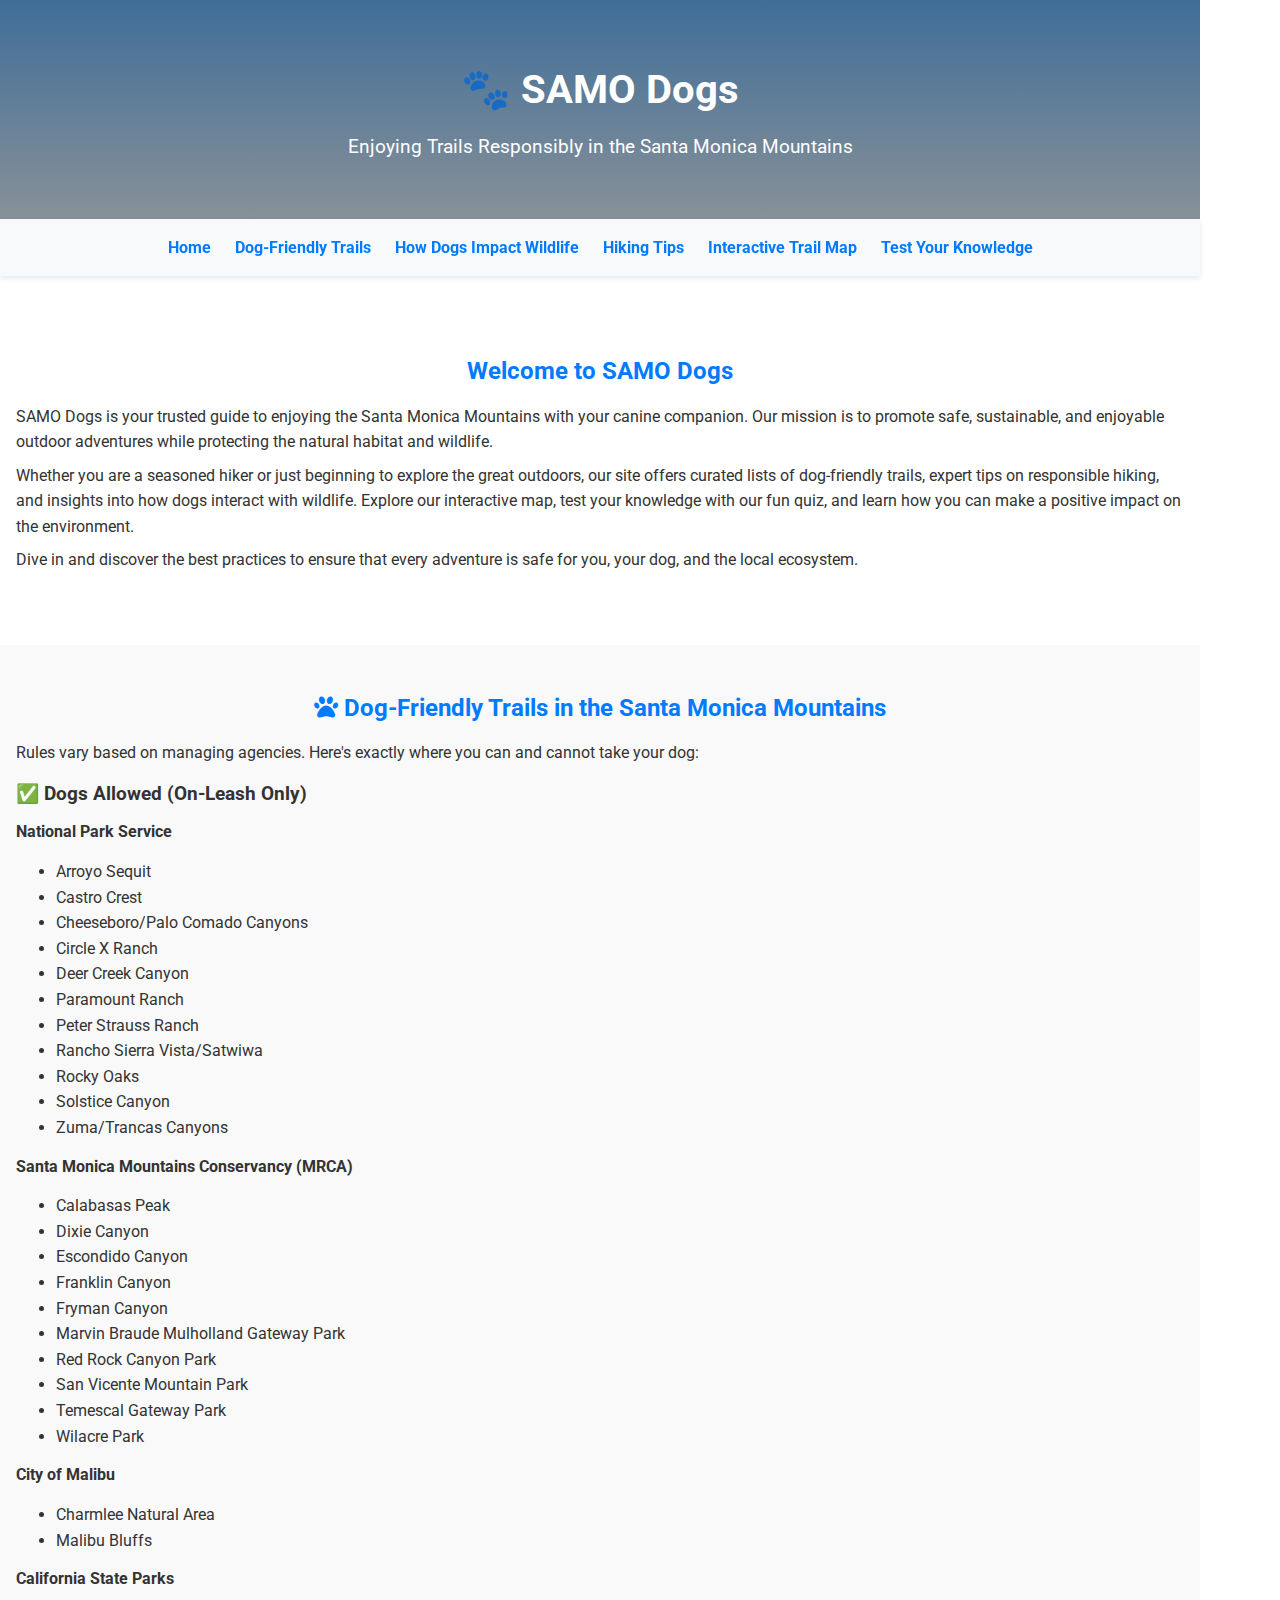
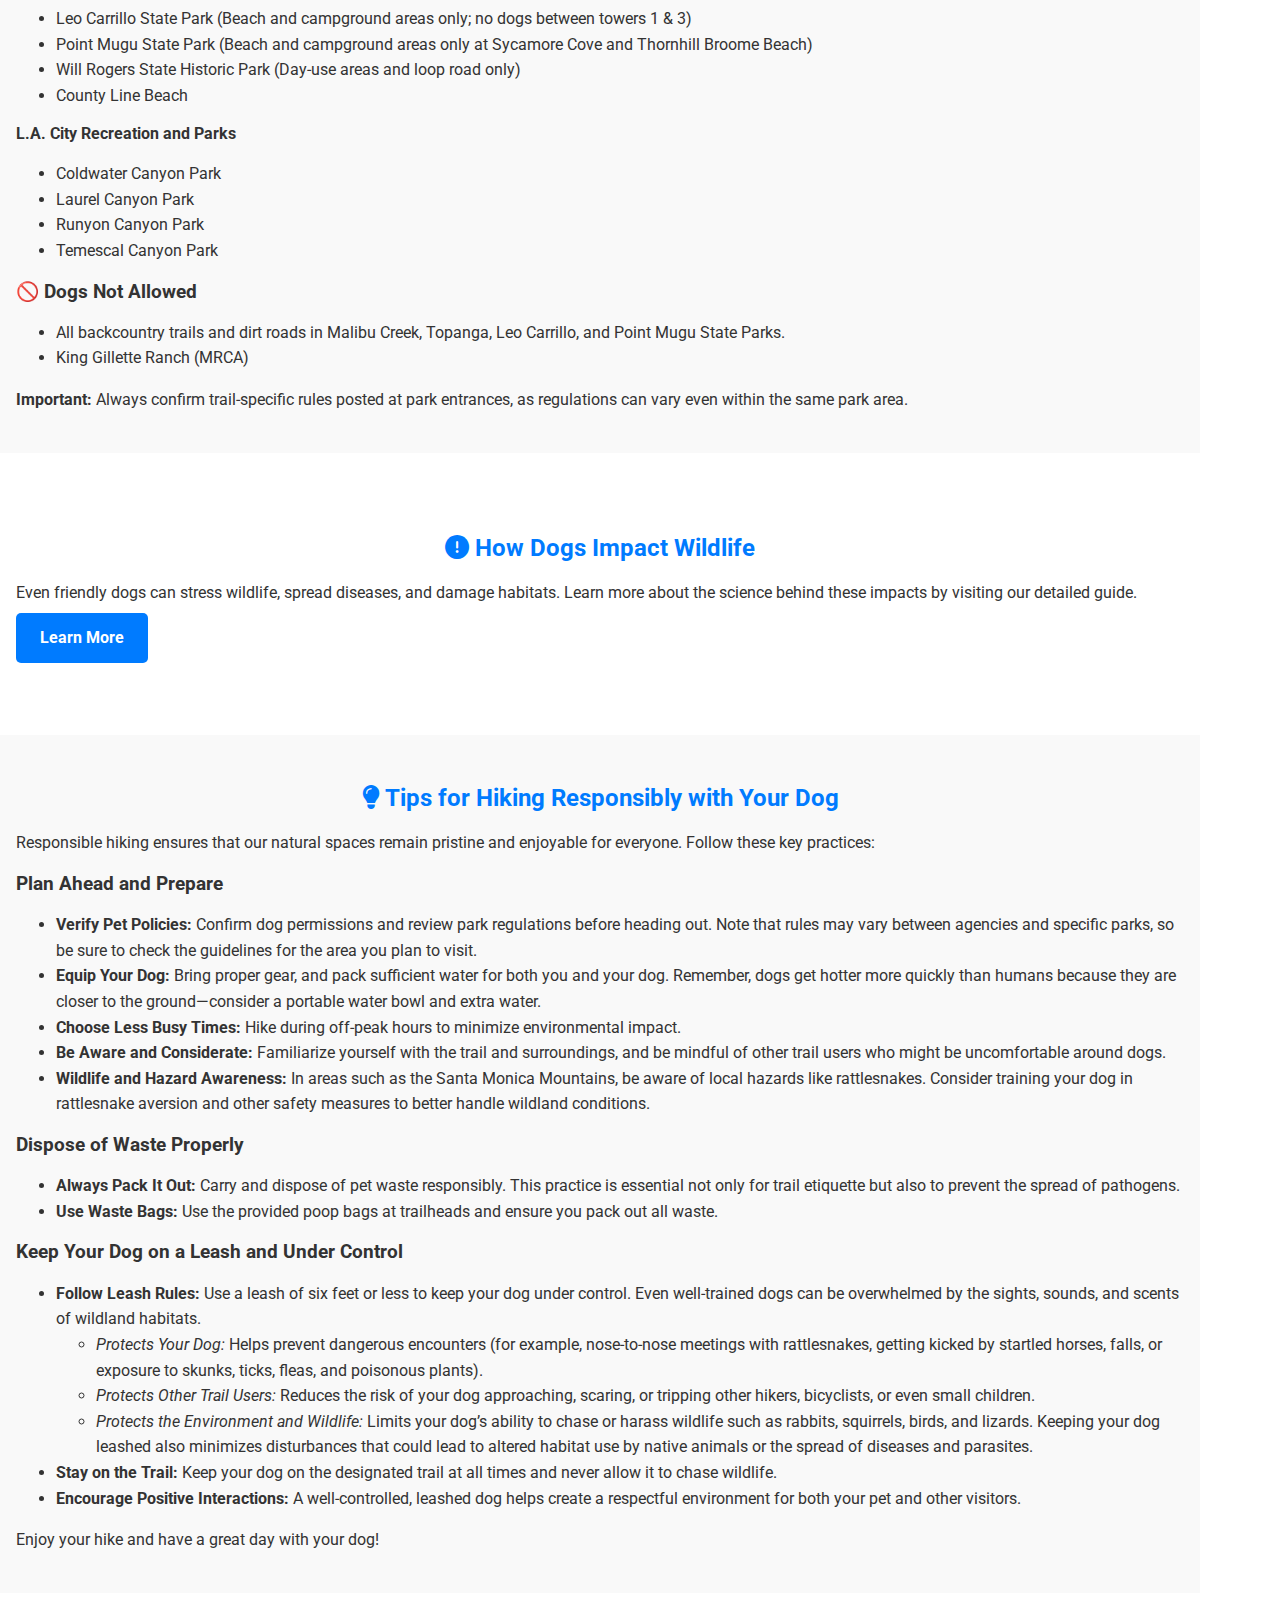
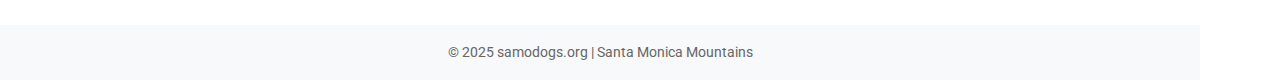
==== commit 26b91f52: "style and header changes" ====
--- a/index.html
+++ b/index.html
@@ -32,7 +32,7 @@
 
     <nav aria-label="Main Navigation">
       <ul>
-        <li><a href="#intro">Home</a></li>
+        <li><a href="#intro" aria-current="page">Home</a></li>
         <li><a href="#trails">Dog-Friendly Trails</a></li>
         <li><a href="#impact">How Dogs Impact Wildlife</a></li>
         <li><a href="#tips">Hiking Tips</a></li>
--- a/style.css
+++ b/style.css
@@ -3,22 +3,19 @@
 /* Base Styles */
 body {
   font-family: "Roboto", sans-serif;
-  background-color: #fff;
-  color: black;
-  margin: 0 auto;
+  line-height: 1.6;
+  color: #333;
+  margin: 0;
   padding: 0;
   max-width: 1200px; /* Expanded max width for a modern feel */
-  line-height: 1.6;
 }
 
 /* Hero Section */
 header.hero {
   position: relative;
-  background-image: url("images/hero-trail.jpg"); /* Replace with a vibrant, scenic photo */
-  background-size: cover;
-  background-position: center;
-  color: #fff;
-  padding: 100px 20px;
+  background: linear-gradient(to bottom, #6ab7ff, #e3f2fd);
+  color: white;
+  padding: 3rem 1rem;
   text-align: center;
   display: flex;
   flex-direction: column;
@@ -37,49 +34,95 @@
   z-index: 1;
 }
 
-header.hero h1,
+header.hero h1 {
+  position: relative;
+  z-index: 2;
+  font-size: 2.5rem;
+  margin-bottom: 0.5rem;
+}
+
 header.hero p {
   position: relative;
   z-index: 2;
+  font-size: 1.2rem;
 }
 
 /* Navigation */
 nav {
+  background-color: #f8f9fa;
+  padding: 1rem;
   position: sticky;
   top: 0;
-  z-index: 100;
-  background: #2a2a2a; /* Dark background for contrast */
-  padding: 10px 20px;
+  z-index: 1000;
+  box-shadow: 0 2px 5px rgba(0, 0, 0, 0.1);
 }
 
 nav ul {
   list-style: none;
+  display: flex;
+  justify-content: center;
+  gap: 1.5rem;
+  padding: 0;
   margin: 0;
-  padding: 0;
-  display: flex;
-  gap: 15px;
-}
-
-nav ul li a {
-  color: #fff;
+}
+
+nav a {
   text-decoration: none;
+  color: #007bff;
   font-weight: bold;
-}
-
-nav ul li a:hover {
-  text-decoration: underline;
+  transition: color 0.3s ease;
+}
+
+nav a:hover,
+nav a:focus {
+  color: #0056b3;
 }
 
 /* Sections */
 section {
-  padding: 40px 20px;
+  padding: 2rem 1rem;
+  margin: 2rem 0;
+}
+
+section:nth-child(even) {
+  background-color: #f9f9f9;
+}
+
+section h1 {
+  text-align: center;
+  color: #007bff;
+  margin-bottom: 1rem;
+}
+
+section h2 {
+  color: #007bff;
+  text-align: center;
+  margin-bottom: 1rem;
+}
+
+h1,
+h2,
+h3,
+h4 {
+  margin: 1rem 0;
+  line-height: 1.3;
+}
+
+p {
+  margin: 0.5rem 0;
 }
 
 /* Footer */
 footer {
   text-align: center;
-  padding: 20px;
-  background: #f1f1f1;
+  padding: 1rem;
+  background-color: #f8f9fa;
+  color: #666;
+  font-size: 0.9rem;
+}
+
+footer p {
+  margin: 0;
 }
 
 /* Responsive Image */
@@ -92,9 +135,9 @@
 
 /* Quiz Page Specific Styles */
 .quiz-header {
-  background-color: #2a2a2a;
-  color: #fff;
-  padding: 20px;
+  background-color: #007bff;
+  color: white;
+  padding: 2rem;
   text-align: center;
 }
 
@@ -102,9 +145,9 @@
 #quiz-section {
   max-width: 600px;
   margin: 2rem auto;
-  background: #fff;
+  background: #f9f9f9;
   padding: 2rem;
-  border-radius: 1rem;
+  border-radius: 10px;
   box-shadow: 0 4px 12px rgba(0, 0, 0, 0.1);
 }
 
@@ -137,3 +180,105 @@
   border-radius: 10px;
   transition: width 0.3s ease;
 }
+
+/* Call to Action Button */
+.cta-button {
+  display: inline-block;
+  padding: 0.75rem 1.5rem;
+  background-color: #007bff;
+  color: white;
+  text-decoration: none;
+  border-radius: 5px;
+  font-weight: bold;
+  transition: background-color 0.3s ease;
+}
+
+.cta-button:hover,
+.cta-button:focus {
+  background-color: #0056b3;
+}
+
+button {
+  padding: 0.75rem 1.5rem;
+  background-color: #007bff;
+  color: white;
+  border: none;
+  border-radius: 5px;
+  cursor: pointer;
+  font-size: 1rem;
+}
+
+button:hover {
+  background-color: #0056b3;
+}
+
+@media (max-width: 768px) {
+  nav ul {
+    flex-direction: column;
+    gap: 1rem;
+  }
+
+  header.hero h1 {
+    font-size: 2rem;
+  }
+
+  header.hero p {
+    font-size: 1rem;
+  }
+
+  section {
+    padding: 1.5rem 1rem;
+  }
+
+  iframe {
+    height: 300px;
+  }
+}
+
+/* Skip Link */
+.skip-link {
+  position: absolute;
+  top: -40px;
+  left: 10px;
+  background: #007bff;
+  color: white;
+  padding: 0.5rem 1rem;
+  text-decoration: none;
+  z-index: 1000;
+  transition: top 0.3s ease;
+}
+
+.skip-link:focus {
+  top: 10px;
+}
+
+iframe {
+  border-radius: 10px;
+  box-shadow: 0 4px 12px rgba(0, 0, 0, 0.1);
+}
+
+<meta property="og:title" content="Interactive Trail Map | SAMO Dogs" />
+<meta property="og:description" content="Explore dog-friendly trails in the Santa Monica Mountains with our interactive map." />
+<meta property="og:image" content="images/trail-map-thumbnail.jpg" />
+<meta property="og:url" content="https://samodogs.org/trail-map.html" />
+<meta name="twitter:card" content="summary_large_image" />
+
+<p>
+  Use the map below to explore trails. Click on a trail to view details, or use
+  the search bar to find specific locations.
+</p>
+
+<iframe
+  src="https://caltopo.com/m/0008CFJ"
+  width="100%"
+  height="480"
+  style="border: 0"
+  allowfullscreen=""
+  loading="lazy"
+  title="Interactive Trail Map"
+>
+  Your browser does not support iframes. Please visit the map directly at
+  <a href="https://caltopo.com/m/0008CFJ">CalTopo</a>.
+</iframe>
+
+<a href="index.html" class="cta-button">Back to Home</a>
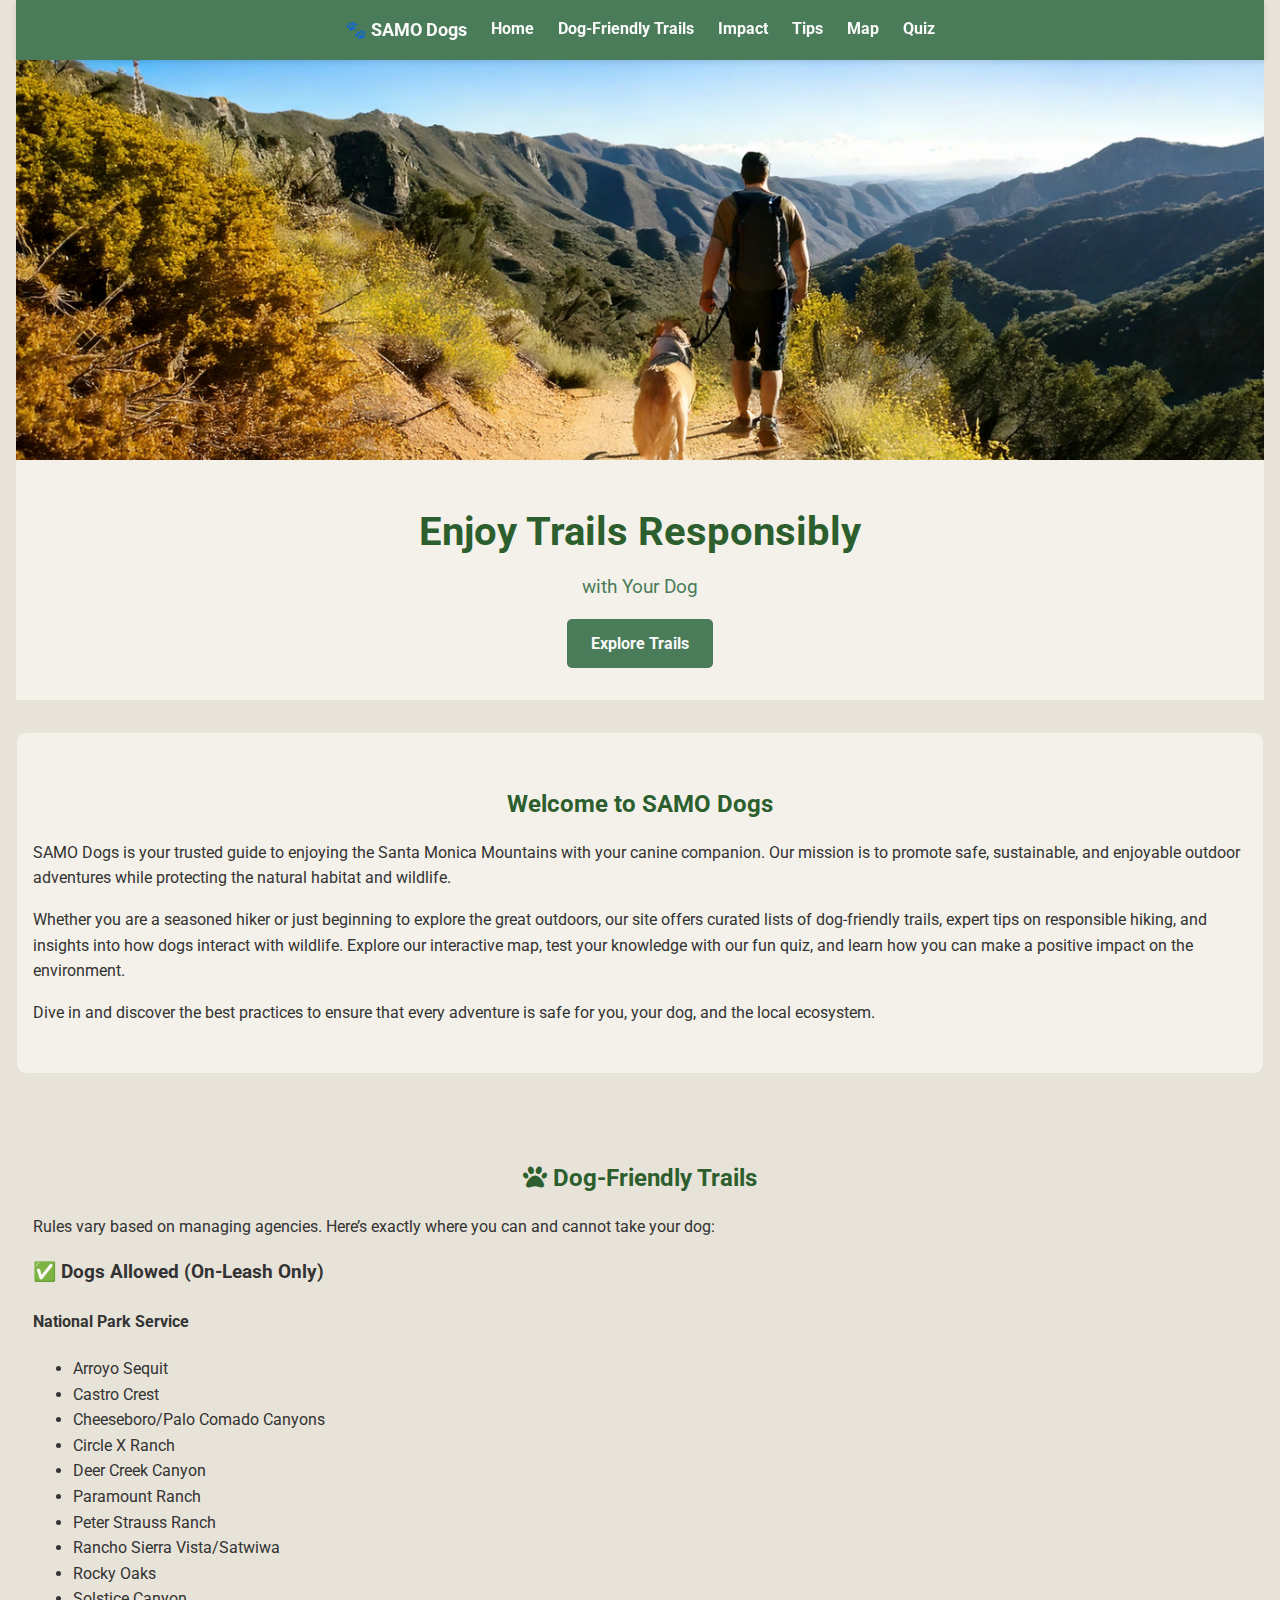
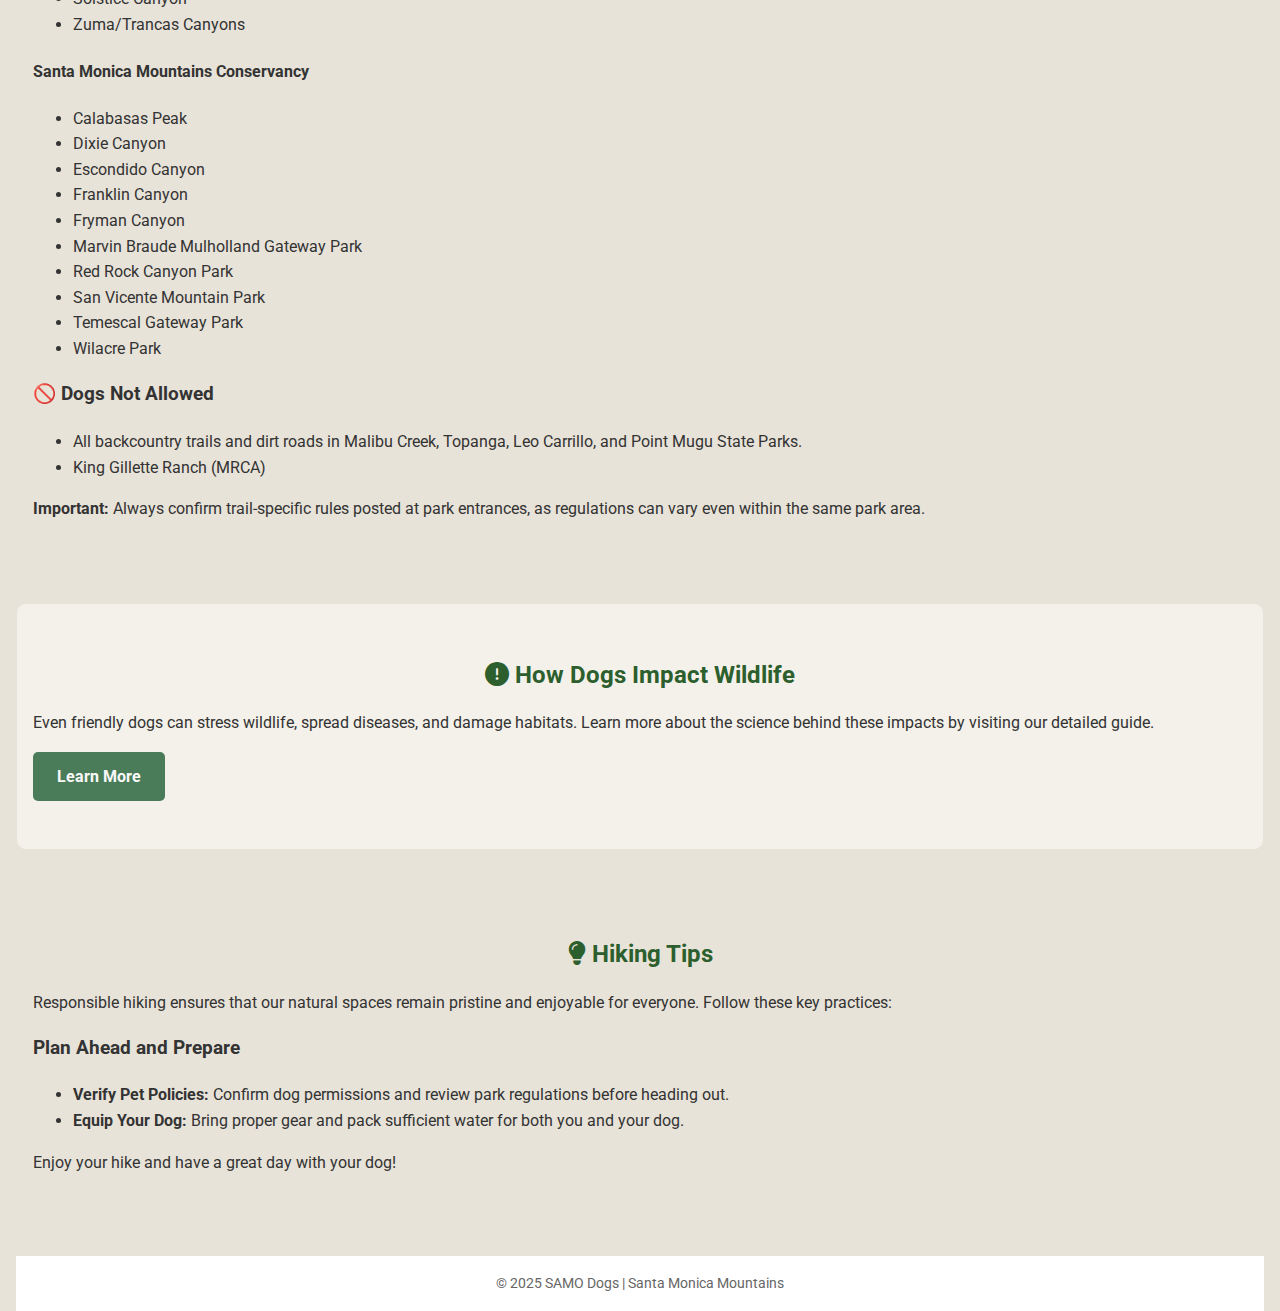
==== commit 1bb45392: "new hero img" ====
--- a/index.html
+++ b/index.html
@@ -9,7 +9,8 @@
     />
     <link rel="icon" href="images/favicon.ico" type="image/x-icon" />
     <title>SAMO Dogs | Santa Monica Mountains</title>
-    <link rel="stylesheet" href="style.css" />
+
+    <!-- Google Fonts & Icons -->
     <link rel="preconnect" href="https://fonts.googleapis.com" />
     <link rel="preconnect" href="https://fonts.gstatic.com" crossorigin />
     <link
@@ -23,23 +24,37 @@
       crossorigin="anonymous"
       referrerpolicy="no-referrer"
     />
+
+    <!-- Your updated stylesheet -->
+    <link rel="stylesheet" href="style.css" />
   </head>
   <body>
-    <header class="hero">
-      <h1>🐾 SAMO Dogs</h1>
-      <p>Enjoying Trails Responsibly in the Santa Monica Mountains</p>
-    </header>
-
+    <!-- main navigation -->
     <nav aria-label="Main Navigation">
       <ul>
-        <li><a href="#intro" aria-current="page">Home</a></li>
-        <li><a href="#trails">Dog-Friendly Trails</a></li>
-        <li><a href="#impact">How Dogs Impact Wildlife</a></li>
-        <li><a href="#tips">Hiking Tips</a></li>
-        <li><a href="trail-map.html">Interactive Trail Map</a></li>
-        <li><a href="quiz.html">Test Your Knowledge</a></li>
+        <li><a href="index.html" class="logo">🐾 SAMO Dogs</a></li>
+        <li><a href="index.html">Home</a></li>
+        <li><a href="#trails">Dog‑Friendly Trails</a></li>
+        <li><a href="#impact">Impact</a></li>
+        <li><a href="#tips">Tips</a></li>
+        <li><a href="trail-map.html">Map</a></li>
+        <li><a href="quiz.html">Quiz</a></li>
       </ul>
     </nav>
+
+    <!-- hero with full-width illustration -->
+    <header class="hero">
+      <img
+        src="images/dogwalk.jpg"
+        alt="Hiker, child, and dog encountering wildlife on a trail"
+        class="hero-image"
+      />
+      <div class="hero-content">
+        <h1>Enjoy Trails Responsibly</h1>
+        <p>with Your Dog</p>
+        <a href="trail-map.html" class="cta-button">Explore Trails</a>
+      </div>
+    </header>
 
     <!-- Introduction Section -->
     <section id="intro">
@@ -52,7 +67,7 @@
       </p>
       <p>
         Whether you are a seasoned hiker or just beginning to explore the great
-        outdoors, our site offers curated lists of dog-friendly trails, expert
+        outdoors, our site offers curated lists of dog‑friendly trails, expert
         tips on responsible hiking, and insights into how dogs interact with
         wildlife. Explore our interactive map, test your knowledge with our fun
         quiz, and learn how you can make a positive impact on the environment.
@@ -63,18 +78,14 @@
       </p>
     </section>
 
-    <!-- Dog-Friendly Trails Section -->
+    <!-- Dog‑Friendly Trails Section -->
     <section id="trails">
-      <h2>
-        <i class="fa-solid fa-paw"></i> Dog-Friendly Trails in the Santa Monica
-        Mountains
-      </h2>
+      <h2><i class="fa-solid fa-paw"></i> Dog‑Friendly Trails</h2>
       <p>
-        Rules vary based on managing agencies. Here's exactly where you can and
+        Rules vary based on managing agencies. Here’s exactly where you can and
         cannot take your dog:
       </p>
-
-      <h3>✅ Dogs Allowed (On-Leash Only)</h3>
+      <h3>✅ Dogs Allowed (On‑Leash Only)</h3>
       <h4>National Park Service</h4>
       <ul>
         <li>Arroyo Sequit</li>
@@ -89,8 +100,7 @@
         <li>Solstice Canyon</li>
         <li>Zuma/Trancas Canyons</li>
       </ul>
-
-      <h4>Santa Monica Mountains Conservancy (MRCA)</h4>
+      <h4>Santa Monica Mountains Conservancy</h4>
       <ul>
         <li>Calabasas Peak</li>
         <li>Dixie Canyon</li>
@@ -103,37 +113,7 @@
         <li>Temescal Gateway Park</li>
         <li>Wilacre Park</li>
       </ul>
-
-      <h4>City of Malibu</h4>
-      <ul>
-        <li>Charmlee Natural Area</li>
-        <li>Malibu Bluffs</li>
-      </ul>
-
-      <h4>California State Parks</h4>
-      <ul>
-        <li>
-          Leo Carrillo State Park (Beach and campground areas only; no dogs
-          between towers 1 & 3)
-        </li>
-        <li>
-          Point Mugu State Park (Beach and campground areas only at Sycamore
-          Cove and Thornhill Broome Beach)
-        </li>
-        <li>
-          Will Rogers State Historic Park (Day-use areas and loop road only)
-        </li>
-        <li>County Line Beach</li>
-      </ul>
-
-      <h4>L.A. City Recreation and Parks</h4>
-      <ul>
-        <li>Coldwater Canyon Park</li>
-        <li>Laurel Canyon Park</li>
-        <li>Runyon Canyon Park</li>
-        <li>Temescal Canyon Park</li>
-      </ul>
-
+      <!-- …and so on… -->
       <h3>🚫 Dogs Not Allowed</h3>
       <ul>
         <li>
@@ -142,9 +122,8 @@
         </li>
         <li>King Gillette Ranch (MRCA)</li>
       </ul>
-
       <p>
-        <strong>Important:</strong> Always confirm trail-specific rules posted
+        <strong>Important:</strong> Always confirm trail‑specific rules posted
         at park entrances, as regulations can vary even within the same park
         area.
       </p>
@@ -160,110 +139,34 @@
         habitats. Learn more about the science behind these impacts by visiting
         our detailed guide.
       </p>
-      <p>
-        <a href="dogs-impact.html" class="cta-button">Learn More</a>
-      </p>
+      <p><a href="dogs-impact.html" class="cta-button">Learn More</a></p>
     </section>
 
     <!-- Hiking Tips Section -->
     <section id="tips">
-      <h2>
-        <i class="fa-solid fa-lightbulb"></i> Tips for Hiking Responsibly with
-        Your Dog
-      </h2>
+      <h2><i class="fa-solid fa-lightbulb"></i> Hiking Tips</h2>
       <p>
         Responsible hiking ensures that our natural spaces remain pristine and
         enjoyable for everyone. Follow these key practices:
       </p>
-
       <h3>Plan Ahead and Prepare</h3>
       <ul>
         <li>
           <strong>Verify Pet Policies:</strong> Confirm dog permissions and
-          review park regulations before heading out. Note that rules may vary
-          between agencies and specific parks, so be sure to check the
-          guidelines for the area you plan to visit.
+          review park regulations before heading out.
         </li>
         <li>
-          <strong>Equip Your Dog:</strong> Bring proper gear, and pack
-          sufficient water for both you and your dog. Remember, dogs get hotter
-          more quickly than humans because they are closer to the
-          ground—consider a portable water bowl and extra water.
+          <strong>Equip Your Dog:</strong> Bring proper gear and pack sufficient
+          water for both you and your dog.
         </li>
-        <li>
-          <strong>Choose Less Busy Times:</strong> Hike during off-peak hours to
-          minimize environmental impact.
-        </li>
-        <li>
-          <strong>Be Aware and Considerate:</strong> Familiarize yourself with
-          the trail and surroundings, and be mindful of other trail users who
-          might be uncomfortable around dogs.
-        </li>
-        <li>
-          <strong>Wildlife and Hazard Awareness:</strong> In areas such as the
-          Santa Monica Mountains, be aware of local hazards like rattlesnakes.
-          Consider training your dog in rattlesnake aversion and other safety
-          measures to better handle wildland conditions.
-        </li>
+        <!-- …etc… -->
       </ul>
-
-      <h3>Dispose of Waste Properly</h3>
-      <ul>
-        <li>
-          <strong>Always Pack It Out:</strong> Carry and dispose of pet waste
-          responsibly. This practice is essential not only for trail etiquette
-          but also to prevent the spread of pathogens.
-        </li>
-        <li>
-          <strong>Use Waste Bags:</strong> Use the provided poop bags at
-          trailheads and ensure you pack out all waste.
-        </li>
-      </ul>
-
-      <h3>Keep Your Dog on a Leash and Under Control</h3>
-      <ul>
-        <li>
-          <strong>Follow Leash Rules:</strong> Use a leash of six feet or less
-          to keep your dog under control. Even well-trained dogs can be
-          overwhelmed by the sights, sounds, and scents of wildland habitats.
-          <ul>
-            <li>
-              <em>Protects Your Dog:</em> Helps prevent dangerous encounters
-              (for example, nose-to-nose meetings with rattlesnakes, getting
-              kicked by startled horses, falls, or exposure to skunks, ticks,
-              fleas, and poisonous plants).
-            </li>
-            <li>
-              <em>Protects Other Trail Users:</em> Reduces the risk of your dog
-              approaching, scaring, or tripping other hikers, bicyclists, or
-              even small children.
-            </li>
-            <li>
-              <em>Protects the Environment and Wildlife:</em> Limits your dog’s
-              ability to chase or harass wildlife such as rabbits, squirrels,
-              birds, and lizards. Keeping your dog leashed also minimizes
-              disturbances that could lead to altered habitat use by native
-              animals or the spread of diseases and parasites.
-            </li>
-          </ul>
-        </li>
-        <li>
-          <strong>Stay on the Trail:</strong> Keep your dog on the designated
-          trail at all times and never allow it to chase wildlife.
-        </li>
-        <li>
-          <strong>Encourage Positive Interactions:</strong> A well-controlled,
-          leashed dog helps create a respectful environment for both your pet
-          and other visitors.
-        </li>
-      </ul>
-
+      <!-- …more tips… -->
       <p>Enjoy your hike and have a great day with your dog!</p>
     </section>
 
     <footer>
-      <p>&copy; 2025 samodogs.org | Santa Monica Mountains</p>
-      <!-- Social media links removed -->
+      <p>&copy; 2025 SAMO Dogs | Santa Monica Mountains</p>
     </footer>
   </body>
 </html>
--- a/style.css
+++ b/style.css
@@ -1,55 +1,30 @@
-/* Updated CSS inspired by samofund.org */
+/*── Variables ─────────────────────────────────────────────────────────────────*/
+:root {
+  --color-text: #333;
+  --color-bg: #f4f1ea;
+  --color-bg-alt: #e8e3d9;
+  --color-primary: #4a7c59; /* SAMO Fund leafy green */
+  --color-primary-dark: #2c5f2d;
+  --color-accent: #6a8eae; /* optional secondary */
+}
 
-/* Base Styles */
+/*── Base Styles ───────────────────────────────────────────────────────────────*/
+* {
+  box-sizing: border-box;
+}
+
 body {
+  margin: 0;
+  padding: 0 1rem;
   font-family: "Roboto", sans-serif;
   line-height: 1.6;
-  color: #333;
-  margin: 0;
-  padding: 0;
-  max-width: 1200px; /* Expanded max width for a modern feel */
+  color: var(--color-text);
+  background-color: var(--color-bg-alt);
 }
 
-/* Hero Section */
-header.hero {
-  position: relative;
-  background: linear-gradient(to bottom, #6ab7ff, #e3f2fd);
-  color: white;
-  padding: 3rem 1rem;
-  text-align: center;
-  display: flex;
-  flex-direction: column;
-  justify-content: center;
-  align-items: center;
-}
-
-header.hero::after {
-  content: "";
-  position: absolute;
-  top: 0;
-  left: 0;
-  right: 0;
-  bottom: 0;
-  background: rgba(0, 0, 0, 0.4); /* Overlay for better text readability */
-  z-index: 1;
-}
-
-header.hero h1 {
-  position: relative;
-  z-index: 2;
-  font-size: 2.5rem;
-  margin-bottom: 0.5rem;
-}
-
-header.hero p {
-  position: relative;
-  z-index: 2;
-  font-size: 1.2rem;
-}
-
-/* Navigation */
+/*── Navigation ───────────────────────────────────────────────────────────────*/
 nav {
-  background-color: #f8f9fa;
+  background-color: var(--color-primary);
   padding: 1rem;
   position: sticky;
   top: 0;
@@ -62,223 +37,115 @@
   display: flex;
   justify-content: center;
   gap: 1.5rem;
+  margin: 0;
   padding: 0;
-  margin: 0;
 }
 
 nav a {
+  color: #f9f9f9;
   text-decoration: none;
-  color: #007bff;
   font-weight: bold;
   transition: color 0.3s ease;
 }
-
 nav a:hover,
 nav a:focus {
-  color: #0056b3;
+  color: var(--color-bg-alt);
 }
 
-/* Sections */
+nav .logo {
+  font-size: 1.1rem;
+}
+
+/*── Hero ────────────────────────────────────────────────────────────────────*/
+header.hero {
+  overflow: visible;
+  padding: 0;
+  background: none;
+  text-align: center;
+}
+
+header.hero img.hero-image {
+  display: block;
+  width: 100%;
+  height: auto;
+  max-height: 400px; /* or use 50vh for a viewport‑relative cap */
+  object-fit: cover;
+  border-radius: 0; /* optional—remove if you want rounded corners */
+}
+
+.hero-content {
+  background-color: var(--color-bg);
+  padding: 2rem 1rem;
+}
+
+.hero-content h1 {
+  margin: 0.5rem 0;
+  color: var(--color-primary-dark);
+  font-size: 2.5rem;
+}
+
+.hero-content p {
+  margin: 0.5rem 0 1rem;
+  color: var(--color-primary);
+  font-size: 1.2rem;
+}
+
+/*── Sections ─────────────────────────────────────────────────────────────────*/
 section {
   padding: 2rem 1rem;
   margin: 2rem 0;
+  background-color: var(--color-bg);
+  border: 1px solid var(--color-bg-alt);
+  border-radius: 10px;
 }
 
 section:nth-child(even) {
-  background-color: #f9f9f9;
+  background-color: var(--color-bg-alt);
 }
 
-section h1 {
-  text-align: center;
-  color: #007bff;
-  margin-bottom: 1rem;
-}
-
-section h2 {
-  color: #007bff;
+h2 {
+  color: var(--color-primary-dark);
   text-align: center;
   margin-bottom: 1rem;
 }
 
-h1,
-h2,
-h3,
-h4 {
-  margin: 1rem 0;
-  line-height: 1.3;
+/*── Buttons & CTAs ──────────────────────────────────────────────────────────*/
+.cta-button {
+  display: inline-block;
+  padding: 0.75rem 1.5rem;
+  background-color: var(--color-primary);
+  color: #f9f9f9;
+  text-decoration: none;
+  border-radius: 5px;
+  font-weight: bold;
+  transition: background-color 0.3s ease, transform 0.2s ease;
+}
+.cta-button:hover,
+.cta-button:focus {
+  background-color: var(--color-primary-dark);
+  transform: translateY(-2px);
+  box-shadow: 0 6px 8px rgba(0, 0, 0, 0.15);
 }
 
-p {
-  margin: 0.5rem 0;
-}
-
-/* Footer */
+/*── Footer ──────────────────────────────────────────────────────────────────*/
 footer {
   text-align: center;
   padding: 1rem;
-  background-color: #f8f9fa;
+  background-color: #fff;
   color: #666;
   font-size: 0.9rem;
 }
-
 footer p {
   margin: 0;
 }
 
-/* Responsive Image */
-.responsive-cropped-img {
-  max-width: 100%;
-  height: auto;
-  display: block;
-  margin: 0 auto;
-}
-
-/* Quiz Page Specific Styles */
-.quiz-header {
-  background-color: #007bff;
-  color: white;
-  padding: 2rem;
-  text-align: center;
-}
-
-#start-screen,
-#quiz-section {
-  max-width: 600px;
-  margin: 2rem auto;
-  background: #f9f9f9;
-  padding: 2rem;
-  border-radius: 10px;
-  box-shadow: 0 4px 12px rgba(0, 0, 0, 0.1);
-}
-
-#quiz button {
-  padding: 10px 20px;
-  margin-top: 1rem;
-  border: none;
-  background-color: #2a2a2a;
-  color: #fff;
-  cursor: pointer;
-  border-radius: 5px;
-}
-
-#quiz button:hover {
-  background-color: #1a1a1a;
-}
-
-.progress-bar-container {
-  background: #e0e0e0;
-  width: 100%;
-  height: 20px;
-  border-radius: 10px;
-  margin: 1rem 0;
-}
-
-#progress-bar {
-  background: #2a2a2a;
-  height: 100%;
-  width: 0;
-  border-radius: 10px;
-  transition: width 0.3s ease;
-}
-
-/* Call to Action Button */
-.cta-button {
-  display: inline-block;
-  padding: 0.75rem 1.5rem;
-  background-color: #007bff;
-  color: white;
-  text-decoration: none;
-  border-radius: 5px;
-  font-weight: bold;
-  transition: background-color 0.3s ease;
-}
-
-.cta-button:hover,
-.cta-button:focus {
-  background-color: #0056b3;
-}
-
-button {
-  padding: 0.75rem 1.5rem;
-  background-color: #007bff;
-  color: white;
-  border: none;
-  border-radius: 5px;
-  cursor: pointer;
-  font-size: 1rem;
-}
-
-button:hover {
-  background-color: #0056b3;
-}
-
+/*── Responsive tweaks ───────────────────────────────────────────────────────*/
 @media (max-width: 768px) {
   nav ul {
     flex-direction: column;
     gap: 1rem;
   }
-
-  header.hero h1 {
+  .hero-content h1 {
     font-size: 2rem;
   }
-
-  header.hero p {
-    font-size: 1rem;
-  }
-
-  section {
-    padding: 1.5rem 1rem;
-  }
-
-  iframe {
-    height: 300px;
-  }
 }
-
-/* Skip Link */
-.skip-link {
-  position: absolute;
-  top: -40px;
-  left: 10px;
-  background: #007bff;
-  color: white;
-  padding: 0.5rem 1rem;
-  text-decoration: none;
-  z-index: 1000;
-  transition: top 0.3s ease;
-}
-
-.skip-link:focus {
-  top: 10px;
-}
-
-iframe {
-  border-radius: 10px;
-  box-shadow: 0 4px 12px rgba(0, 0, 0, 0.1);
-}
-
-<meta property="og:title" content="Interactive Trail Map | SAMO Dogs" />
-<meta property="og:description" content="Explore dog-friendly trails in the Santa Monica Mountains with our interactive map." />
-<meta property="og:image" content="images/trail-map-thumbnail.jpg" />
-<meta property="og:url" content="https://samodogs.org/trail-map.html" />
-<meta name="twitter:card" content="summary_large_image" />
-
-<p>
-  Use the map below to explore trails. Click on a trail to view details, or use
-  the search bar to find specific locations.
-</p>
-
-<iframe
-  src="https://caltopo.com/m/0008CFJ"
-  width="100%"
-  height="480"
-  style="border: 0"
-  allowfullscreen=""
-  loading="lazy"
-  title="Interactive Trail Map"
->
-  Your browser does not support iframes. Please visit the map directly at
-  <a href="https://caltopo.com/m/0008CFJ">CalTopo</a>.
-</iframe>
-
-<a href="index.html" class="cta-button">Back to Home</a>
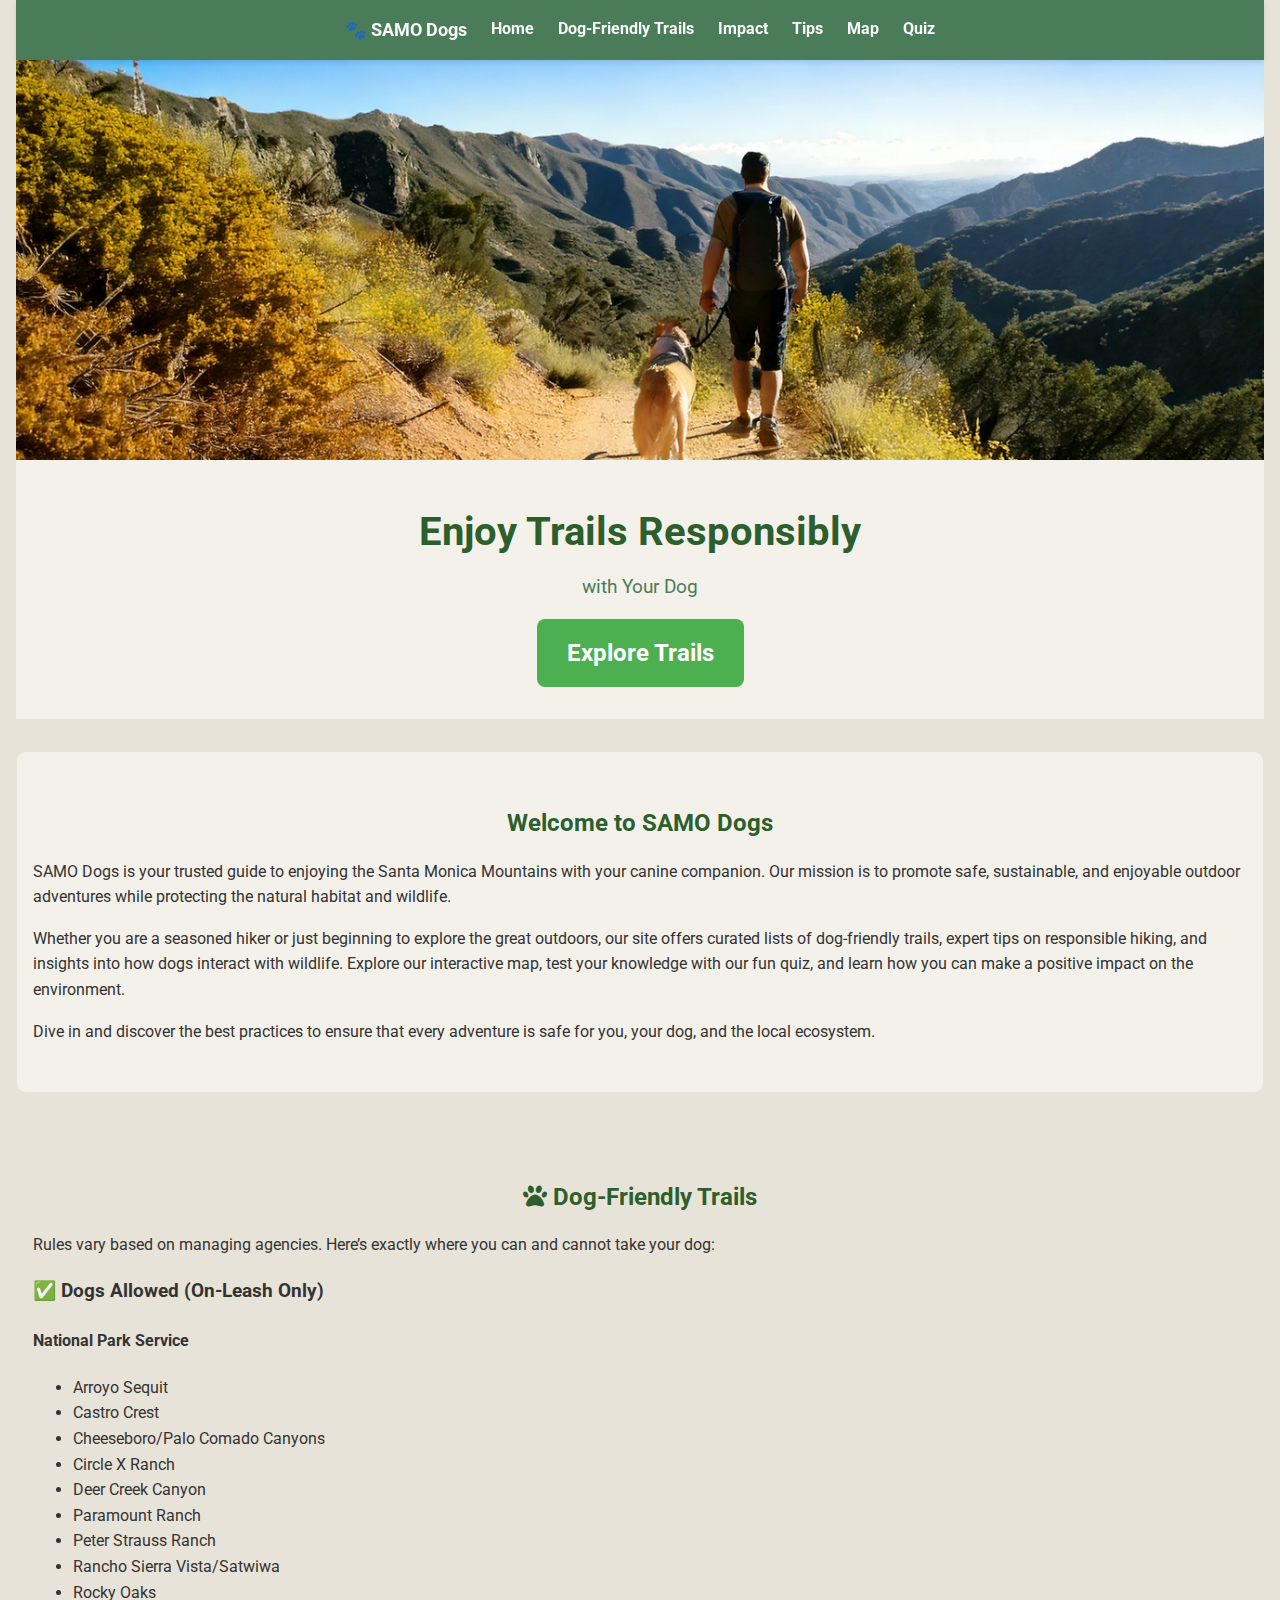
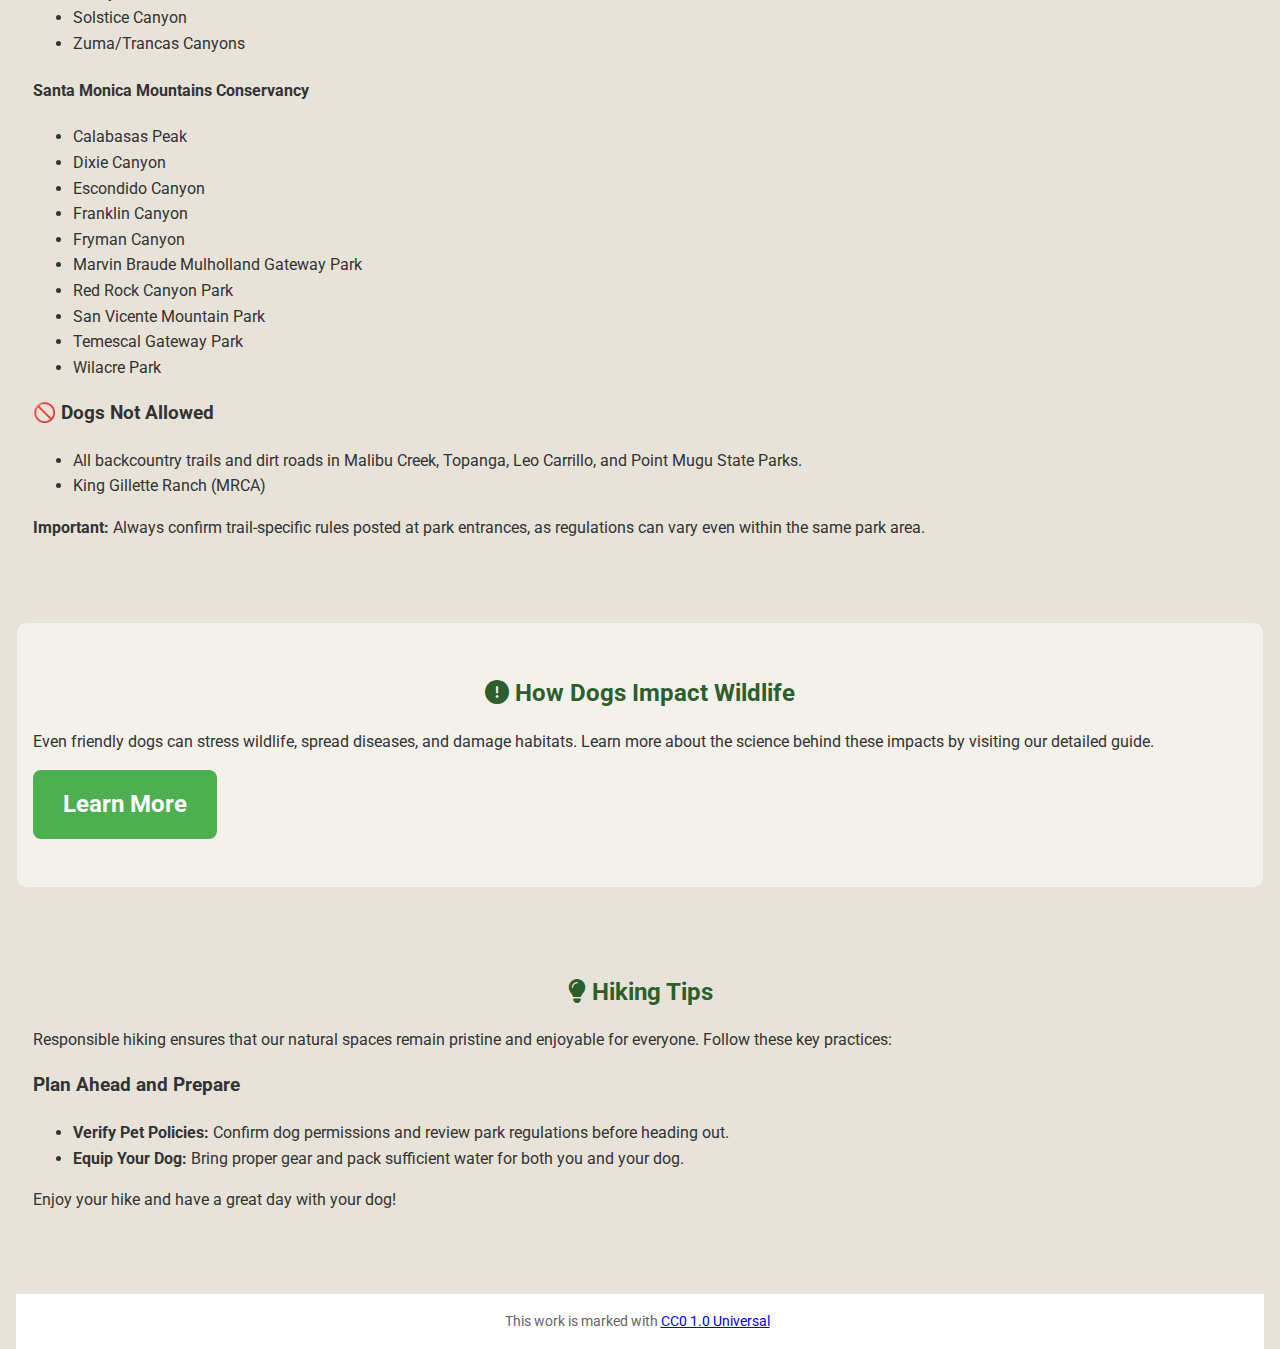
==== commit 72798a19: "ch ch ch ch changes" ====
--- a/index.html
+++ b/index.html
@@ -166,7 +166,30 @@
     </section>
 
     <footer>
-      <p>&copy; 2025 SAMO Dogs | Santa Monica Mountains</p>
+      <p xmlns:cc="http://creativecommons.org/ns#">
+        This work is marked with
+        <a
+          href="https://creativecommons.org/publicdomain/zero/1.0/?ref=chooser-v1"
+          target="_blank"
+          rel="license noopener noreferrer"
+          style="display: inline-block"
+          >CC0 1.0 Universal<img
+            style="
+              height: 22px !important;
+              margin-left: 3px;
+              vertical-align: text-bottom;
+            "
+            src="https://mirrors.creativecommons.org/presskit/icons/cc.svg?ref=chooser-v1"
+            alt="" /><img
+            style="
+              height: 22px !important;
+              margin-left: 3px;
+              vertical-align: text-bottom;
+            "
+            src="https://mirrors.creativecommons.org/presskit/icons/zero.svg?ref=chooser-v1"
+            alt=""
+        /></a>
+      </p>
     </footer>
   </body>
 </html>
--- a/style.css
+++ b/style.css
@@ -112,19 +112,101 @@
 /*── Buttons & CTAs ──────────────────────────────────────────────────────────*/
 .cta-button {
   display: inline-block;
-  padding: 0.75rem 1.5rem;
-  background-color: var(--color-primary);
-  color: #f9f9f9;
+  padding: 15px 30px;
+  font-size: 1.5rem; /* Larger text */
+  font-weight: bold;
+  color: #fff;
+  background-color: #4caf50; /* Vibrant green */
+  border: none;
+  border-radius: 8px;
+  text-align: center;
   text-decoration: none;
-  border-radius: 5px;
-  font-weight: bold;
+  cursor: pointer;
   transition: background-color 0.3s ease, transform 0.2s ease;
 }
-.cta-button:hover,
-.cta-button:focus {
-  background-color: var(--color-primary-dark);
-  transform: translateY(-2px);
-  box-shadow: 0 6px 8px rgba(0, 0, 0, 0.15);
+
+.cta-button:hover {
+  background-color: #45a049; /* Slightly darker green on hover */
+  transform: scale(1.05); /* Subtle zoom effect */
+}
+
+.cta-button:active {
+  transform: scale(0.95); /* Slightly smaller on click */
+}
+
+/* Make the Next button more prominent */
+#next-button {
+  display: inline-block;
+  padding: 15px 30px;
+  font-size: 1.5rem;
+  font-weight: bold;
+  color: #fff;
+  background-color: #007bff; /* Vibrant blue */
+  border: none;
+  border-radius: 8px;
+  text-align: center;
+  cursor: pointer;
+  transition: background-color 0.3s ease, transform 0.2s ease;
+  margin-top: 20px; /* Add spacing between the button and the question border */
+}
+
+#next-button:hover {
+  background-color: #0056b3; /* Darker blue on hover */
+  transform: scale(1.05); /* Subtle zoom effect */
+}
+
+#next-button:active {
+  transform: scale(0.95); /* Slightly smaller on click */
+}
+
+/* Reduce image size for quiz questions */
+#quiz img {
+  max-width: 100%;
+  height: auto;
+  max-height: 400px; /* Ensure images fit within the screen */
+  margin-bottom: 10px;
+  border-radius: 8px; /* Optional: Add rounded corners */
+  box-shadow: 0 4px 8px rgba(0, 0, 0, 0.1); /* Optional: Add a shadow */
+}
+
+/* Style for quiz results */
+#quiz-result {
+  text-align: center;
+  color: #4caf50; /* Green for success */
+}
+
+/* Confetti canvas */
+#confetti-canvas {
+  position: fixed;
+  top: 0;
+  left: 0;
+  width: 100%;
+  height: 100%;
+  pointer-events: none;
+  z-index: 9999;
+}
+
+/* Center the quiz box horizontally */
+#quiz-section {
+  display: flex;
+  justify-content: center; /* Centers horizontally */
+  align-items: flex-start; /* Aligns content to the top */
+  flex-direction: column;
+  min-height: 100vh; /* Full viewport height */
+  padding: 20px;
+  box-sizing: border-box; /* Ensures padding doesn't affect centering */
+}
+
+#quiz {
+  width: 100%;
+  max-width: 800px; /* Limit the width for better readability */
+  background-color: var(--color-bg);
+  border: 1px solid var(--color-bg-alt);
+  border-radius: 10px;
+  padding: 20px;
+  box-shadow: 0 4px 8px rgba(0, 0, 0, 0.1); /* Optional: Add a shadow for better visibility */
+  text-align: center;
+  margin: 0 auto; /* Ensures horizontal centering */
 }
 
 /*── Footer ──────────────────────────────────────────────────────────────────*/
@@ -149,3 +231,77 @@
     font-size: 2rem;
   }
 }
+
+/* remove default fieldset borders/spacing */
+#quiz-section fieldset {
+  border: none;
+  margin: 0;
+  padding: 0;
+  display: flex;
+  flex-direction: column;
+  align-items: center; /* Center content horizontally */
+  gap: 1rem; /* Add spacing between elements */
+}
+
+/* stack each option in its own row & centre the radio */
+.quiz-option {
+  display: flex;
+  align-items: center;
+  margin-bottom: 0.75rem;
+  cursor: pointer;
+  width: 100%; /* Ensure options take full width */
+}
+
+/* space the bullet from the text */
+.quiz-option input[type="radio"] {
+  margin-right: 0.5rem;
+  /* match your palette */
+  accent-color: var(--color-primary);
+  margin-right: 10px; /* Add spacing between the radio button and text */
+}
+
+/* optional: tighten up the text */
+.quiz-option span {
+  line-height: 1.4;
+}
+
+/* put this in your style.css */
+#quiz-section fieldset.active {
+  display: flex;
+  flex-direction: column;
+  align-items: center; /* center everything horizontally under each other */
+  gap: 1rem; /* space out legend ↔ image ↔ options */
+}
+
+/* make sure your legend is centered, too */
+#quiz-section fieldset.active legend {
+  text-align: center;
+  width: 100%;
+  margin-bottom: 0.5rem;
+}
+
+/* Center the legend (question text) */
+#quiz-section fieldset legend {
+  text-align: center;
+  font-size: 1.2rem;
+  font-weight: bold;
+  margin-bottom: 1rem;
+}
+
+/* Style the Submit button */
+#quiz-section button {
+  margin-top: 1rem;
+  padding: 10px 20px;
+  font-size: 1rem;
+  font-weight: bold;
+  color: #fff;
+  background-color: var(--color-primary);
+  border: none;
+  border-radius: 8px;
+  cursor: pointer;
+  transition: background-color 0.3s ease;
+}
+
+#quiz-section button:hover {
+  background-color: var(--color-primary-dark);
+}
